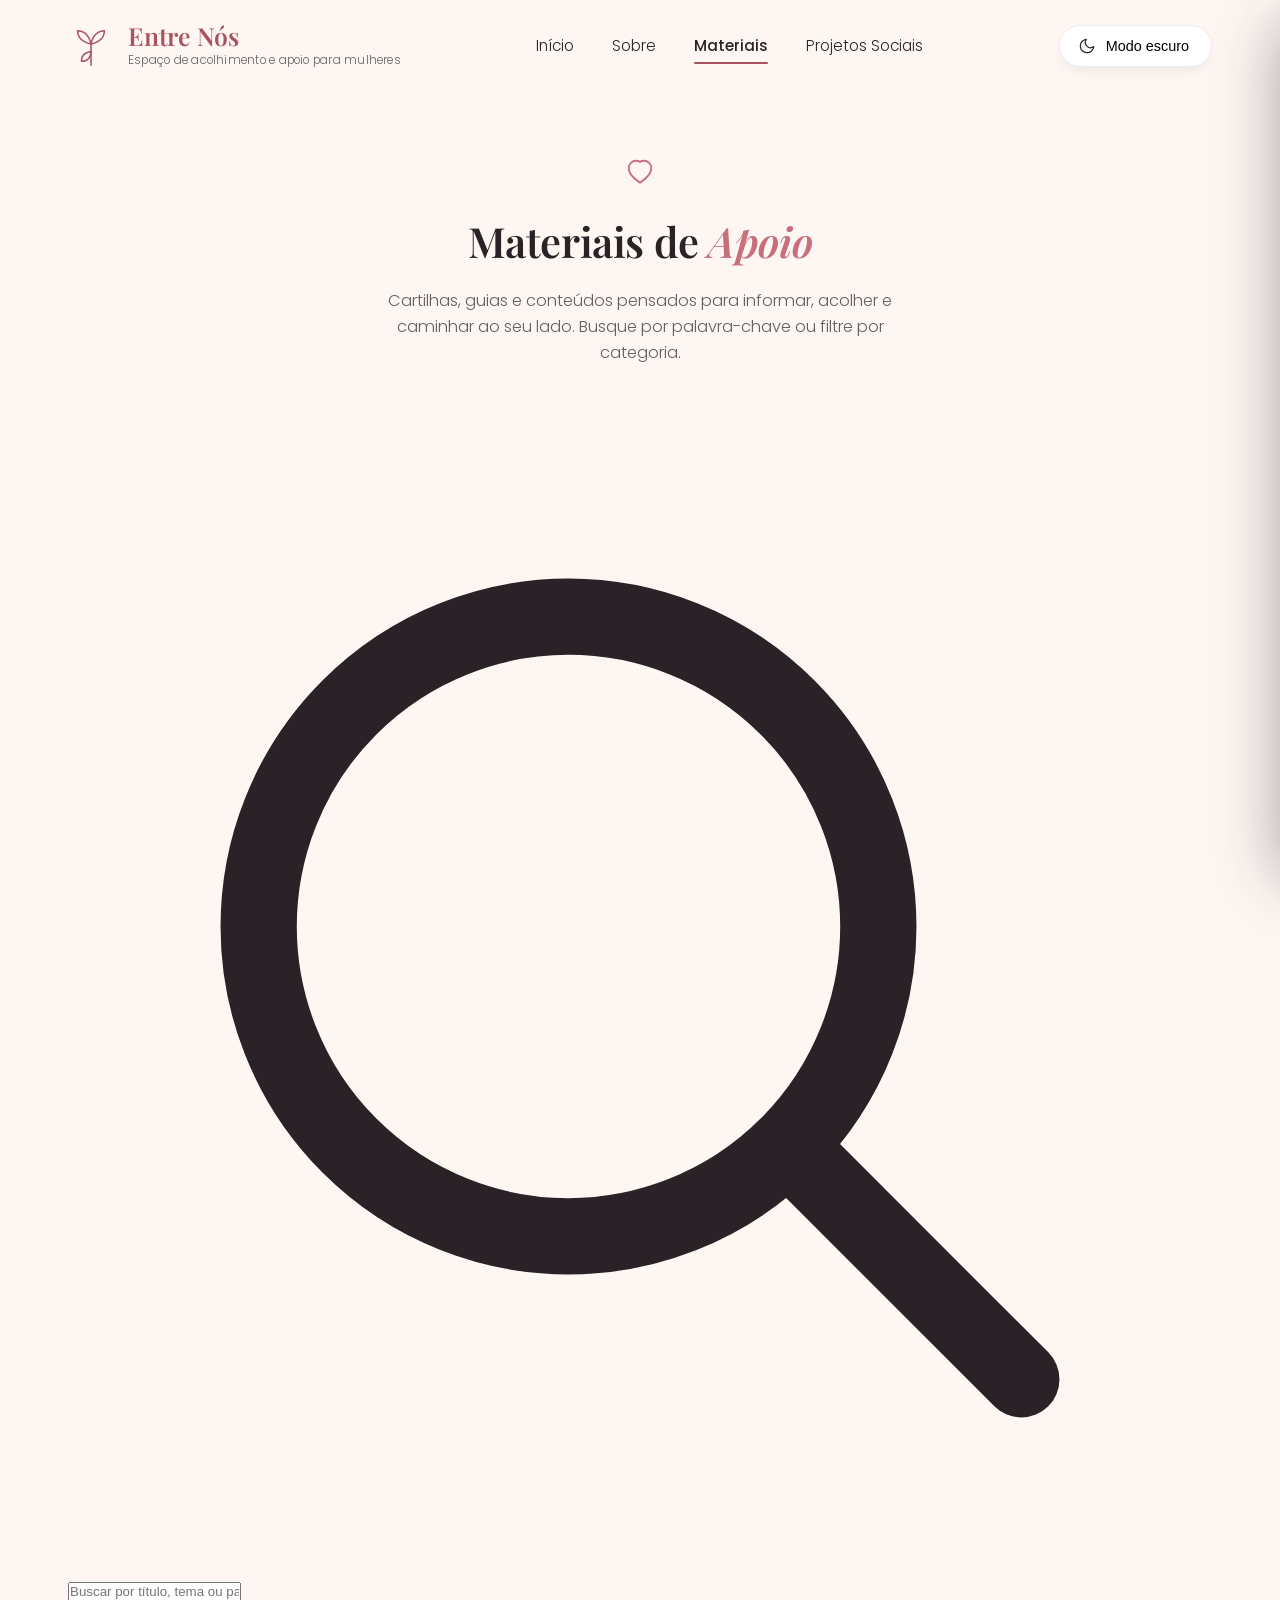
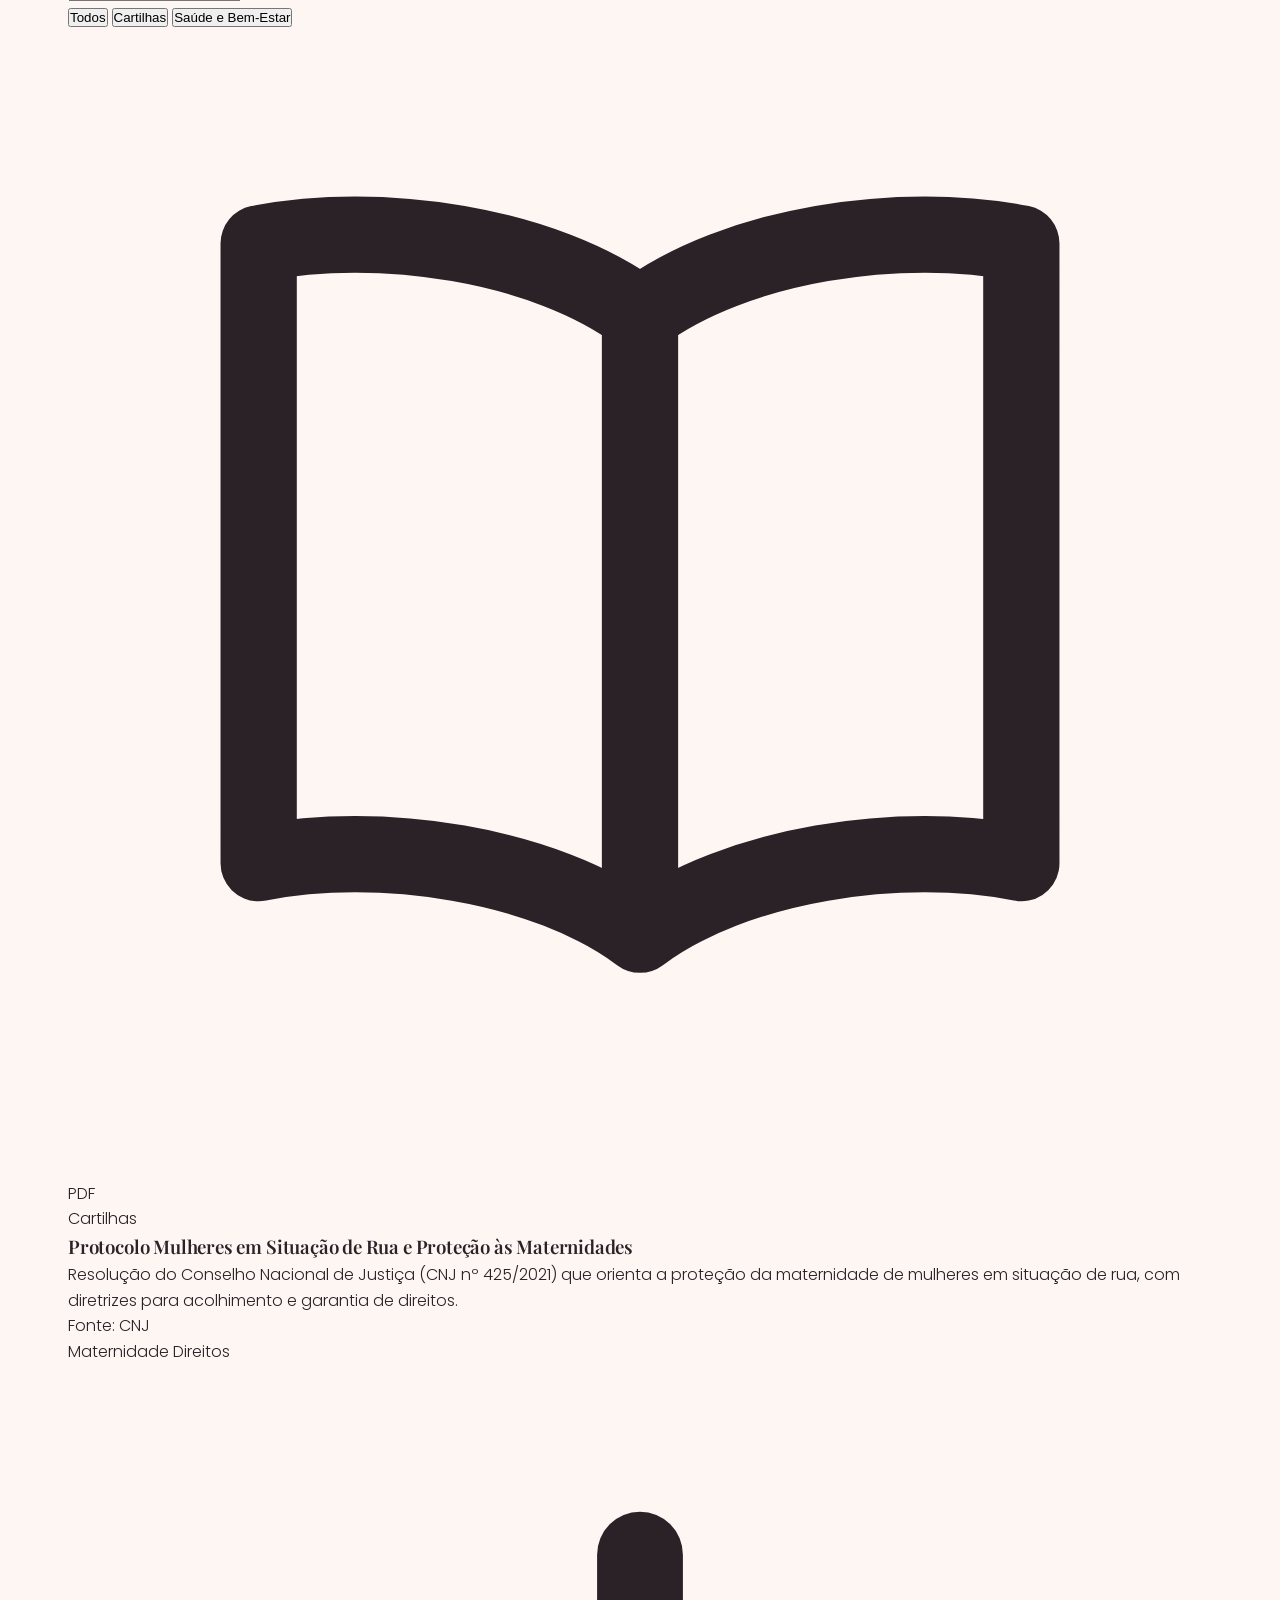
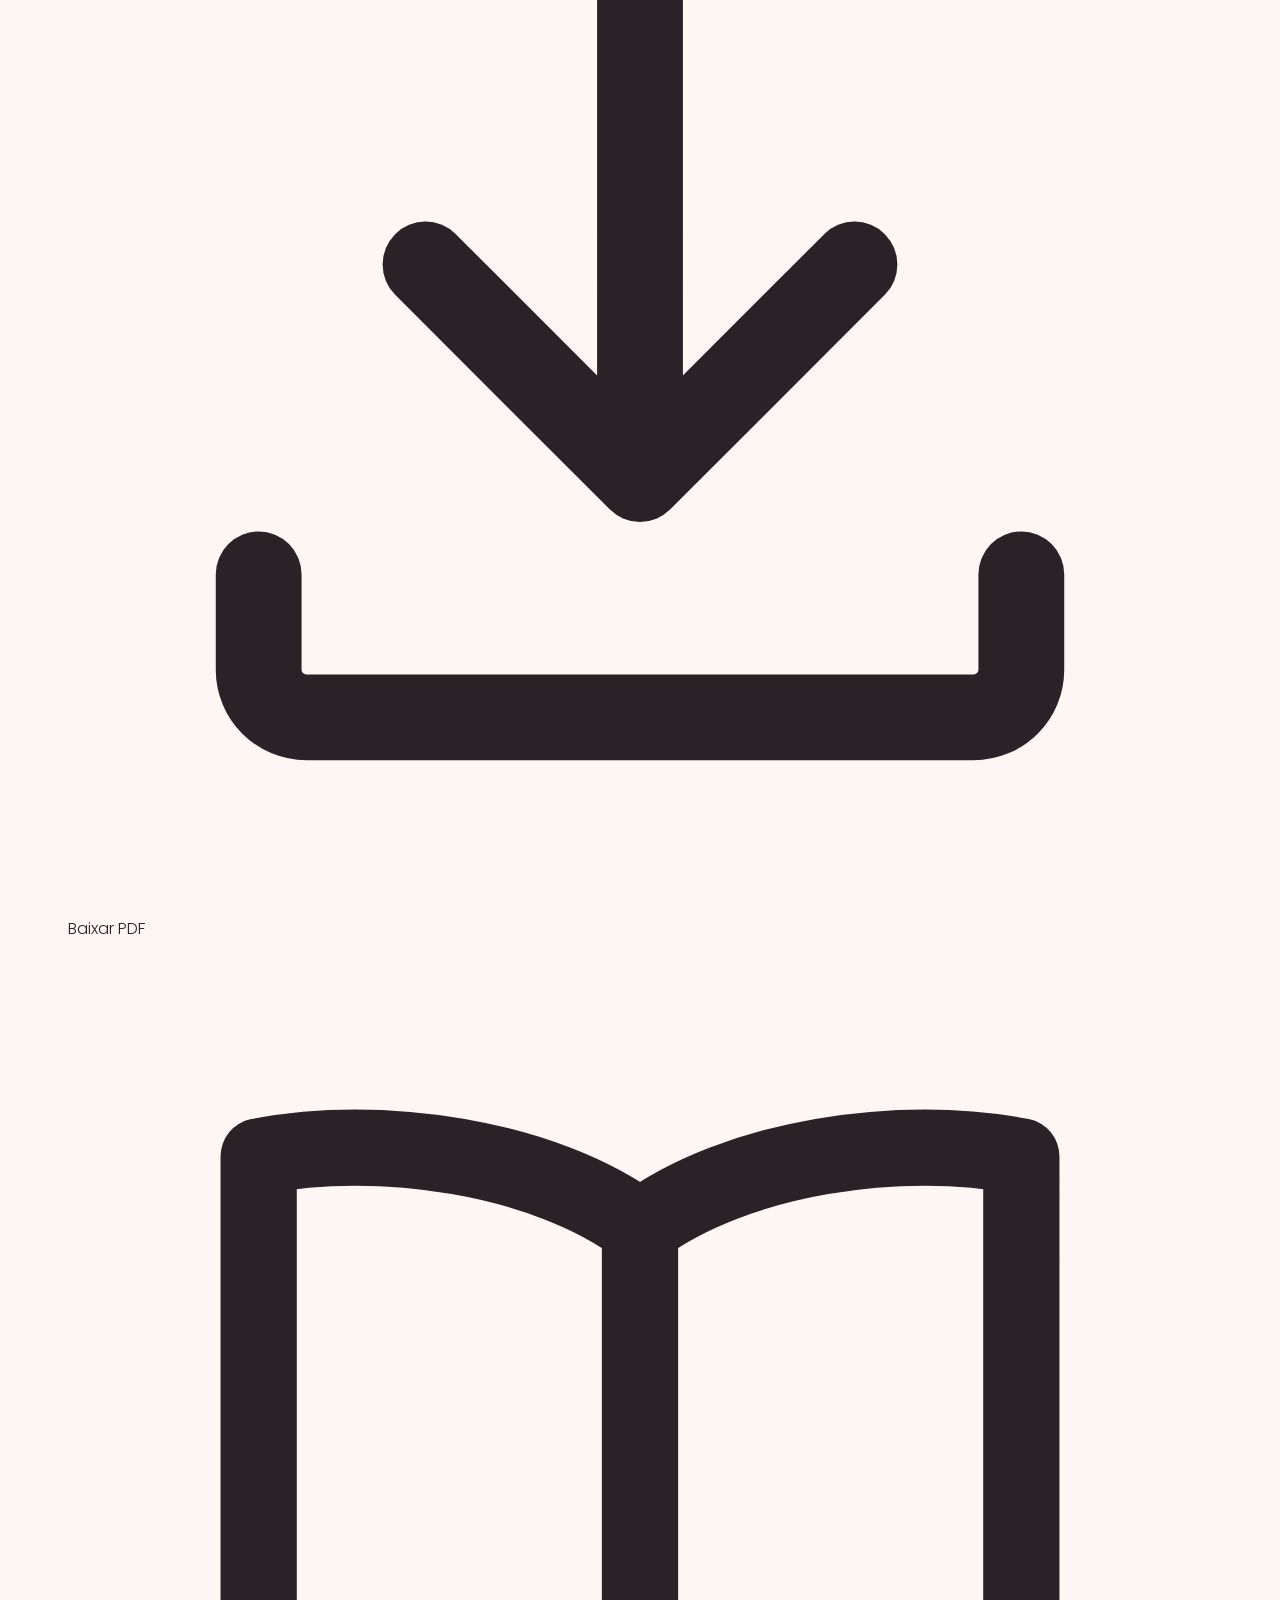
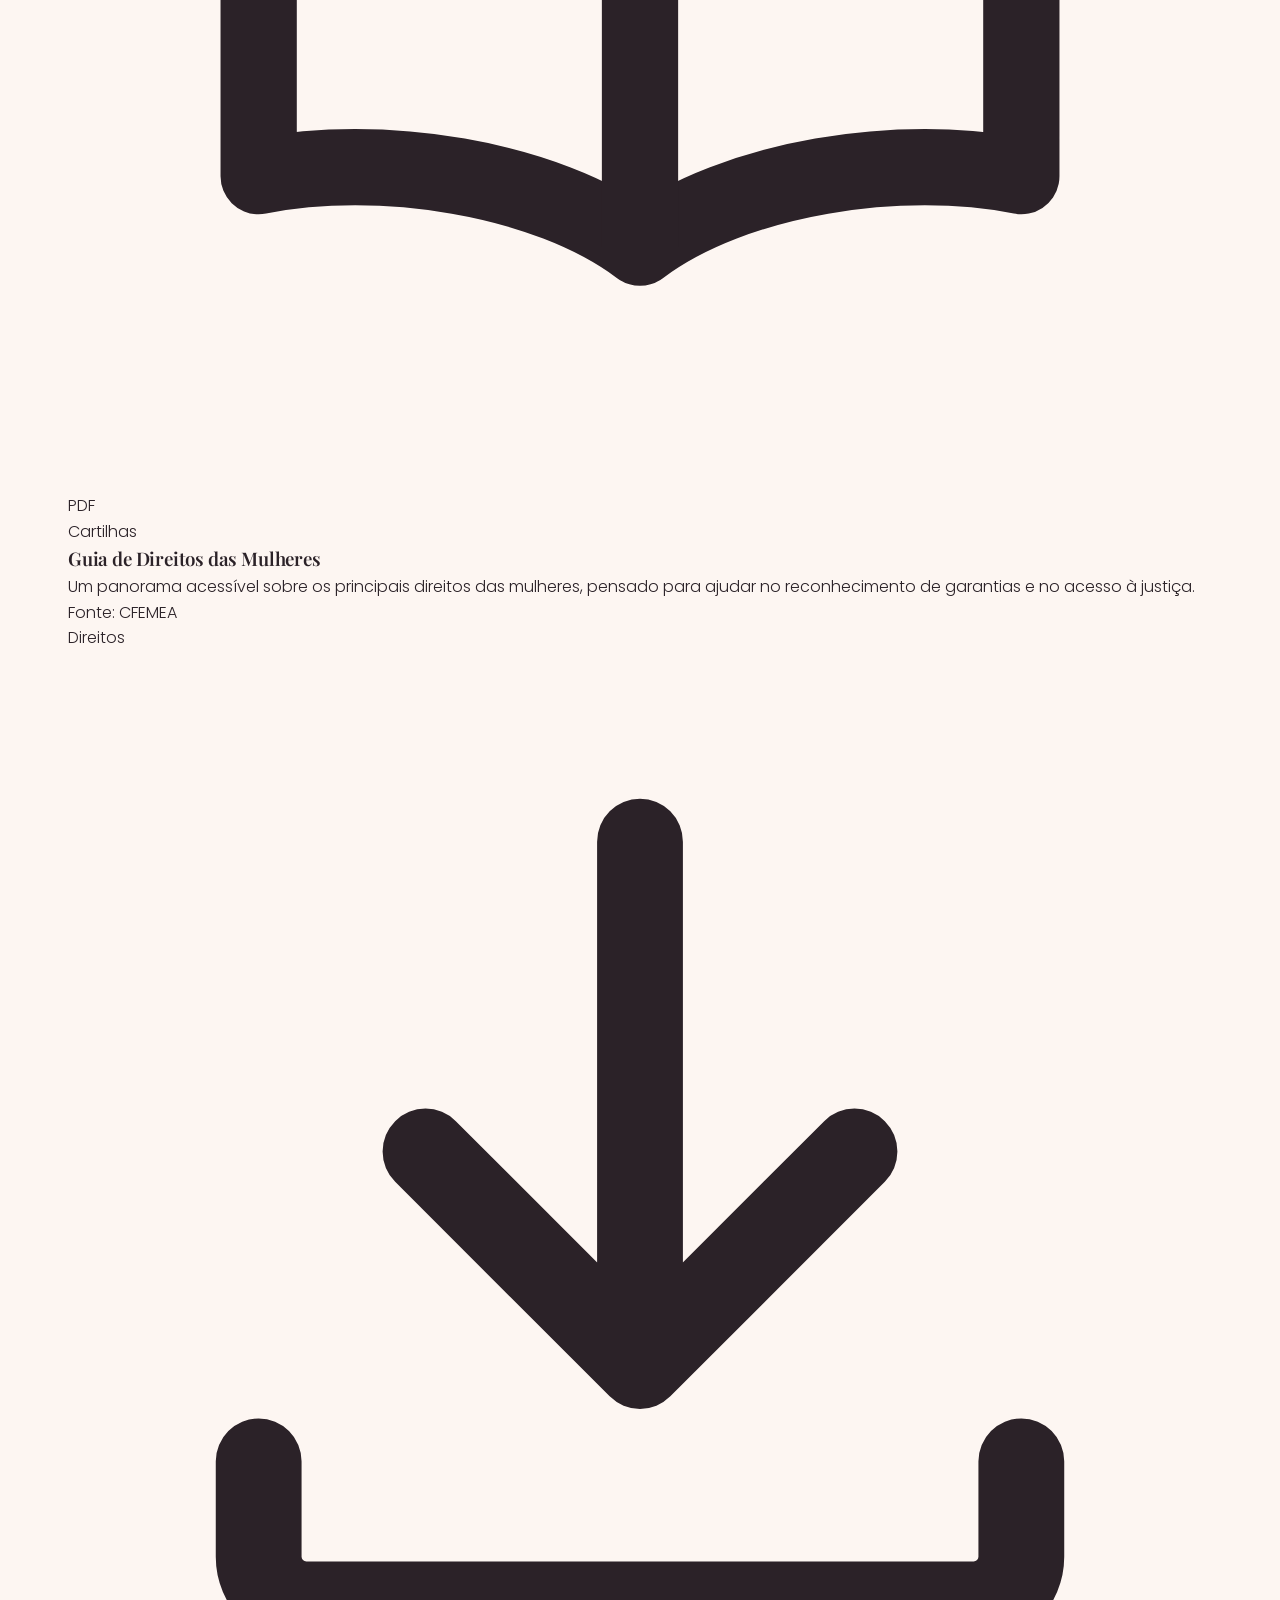
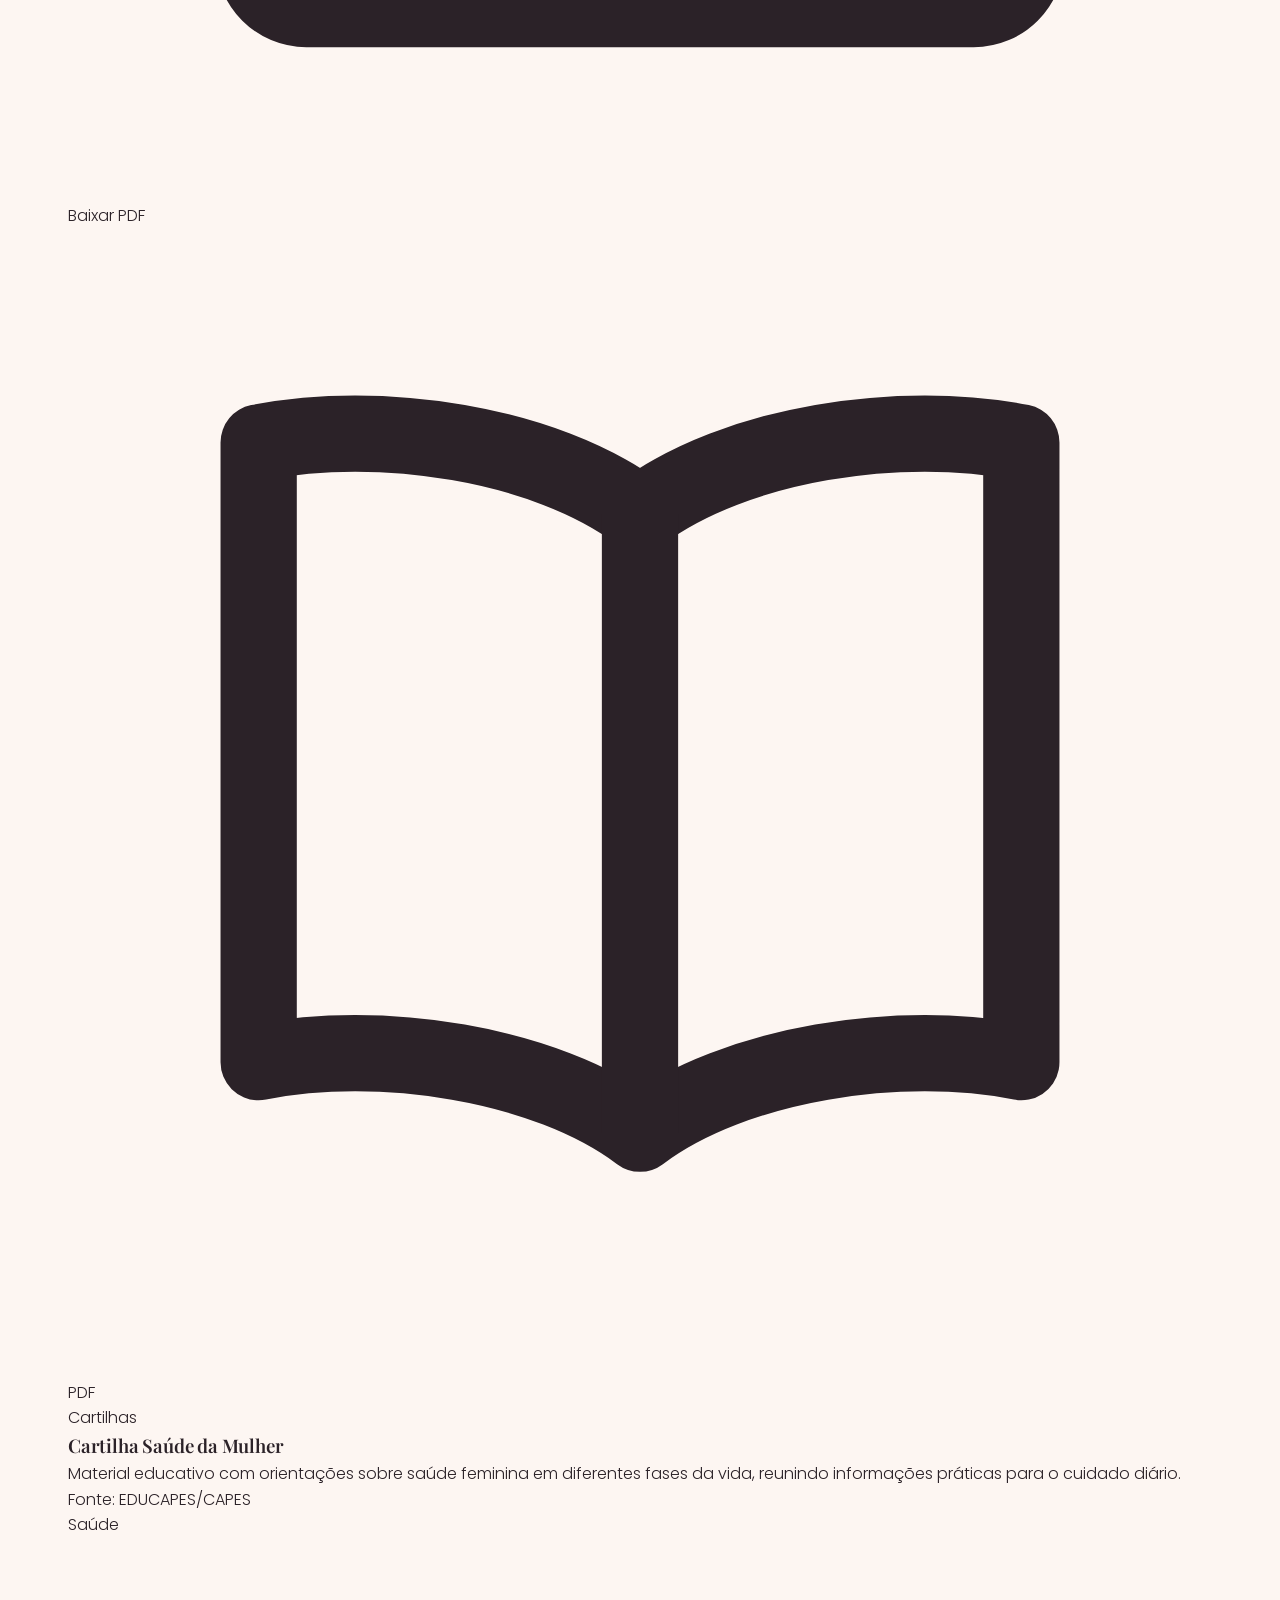
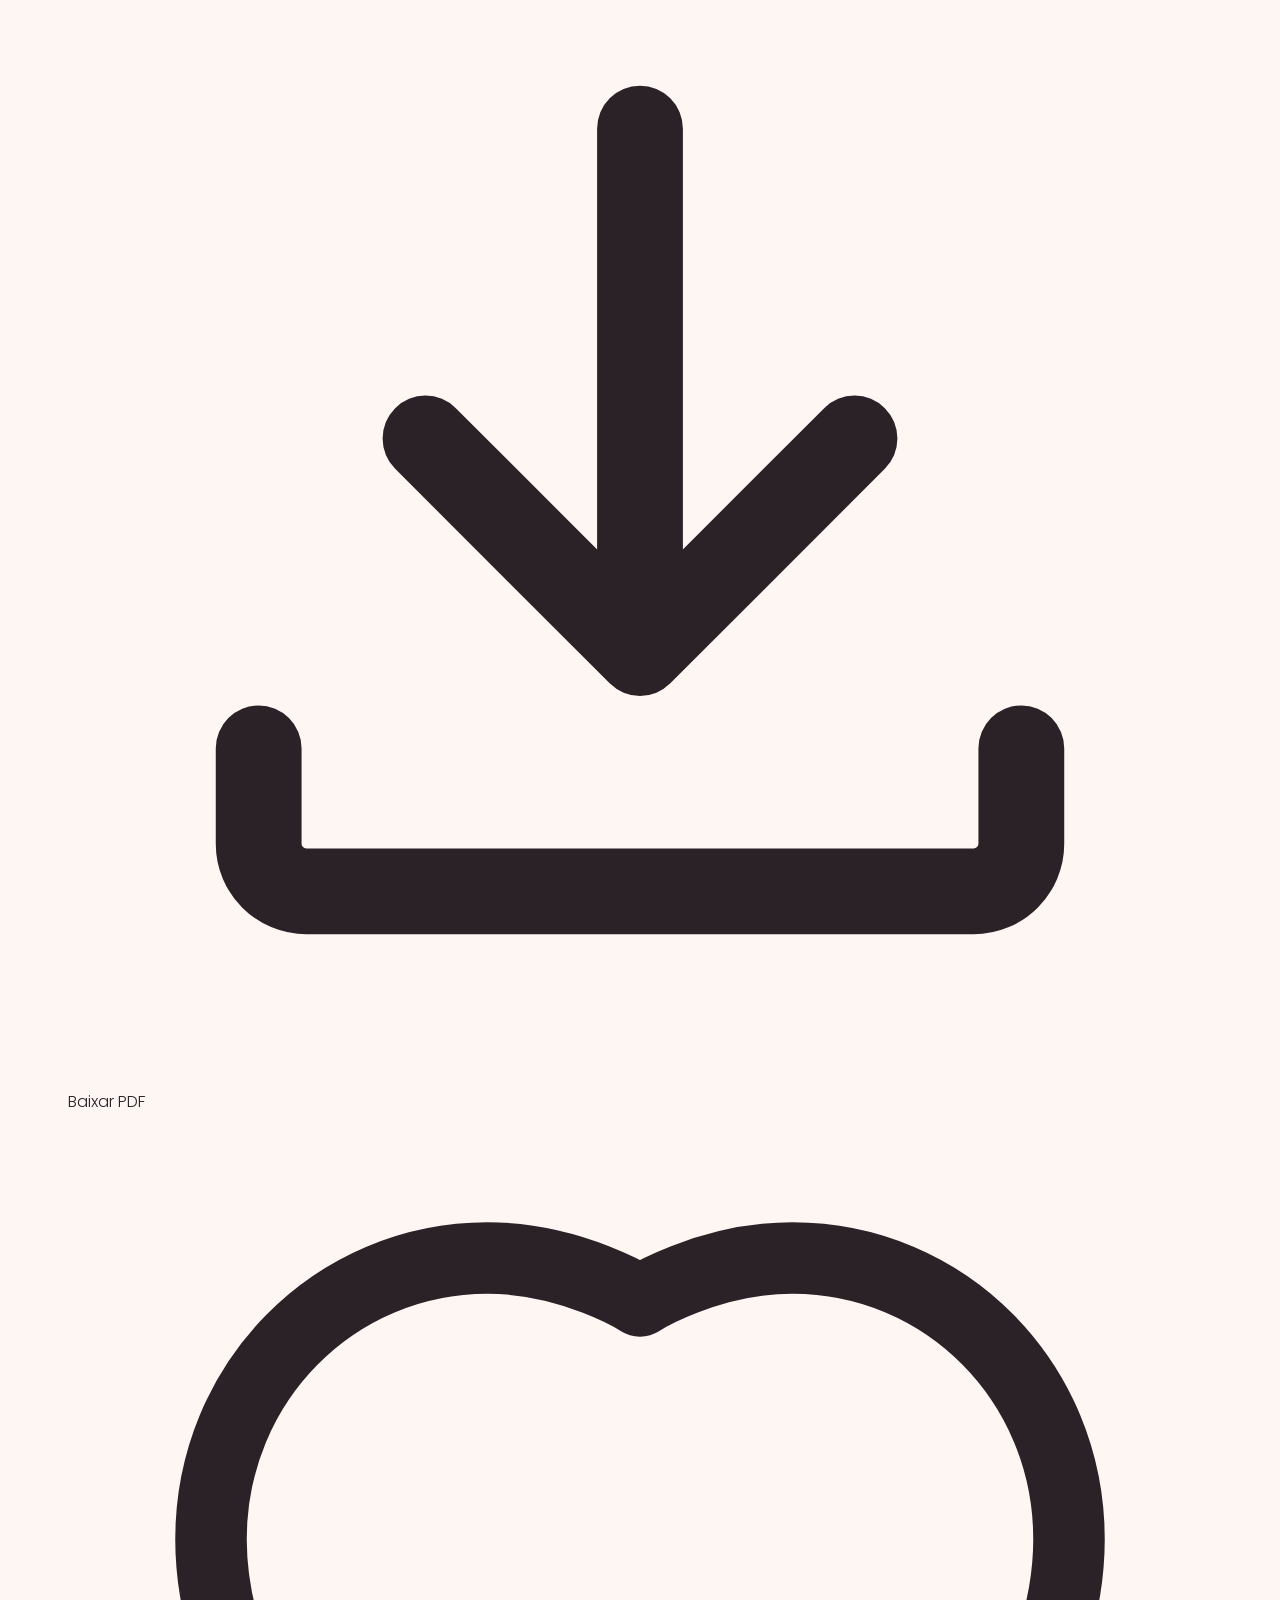
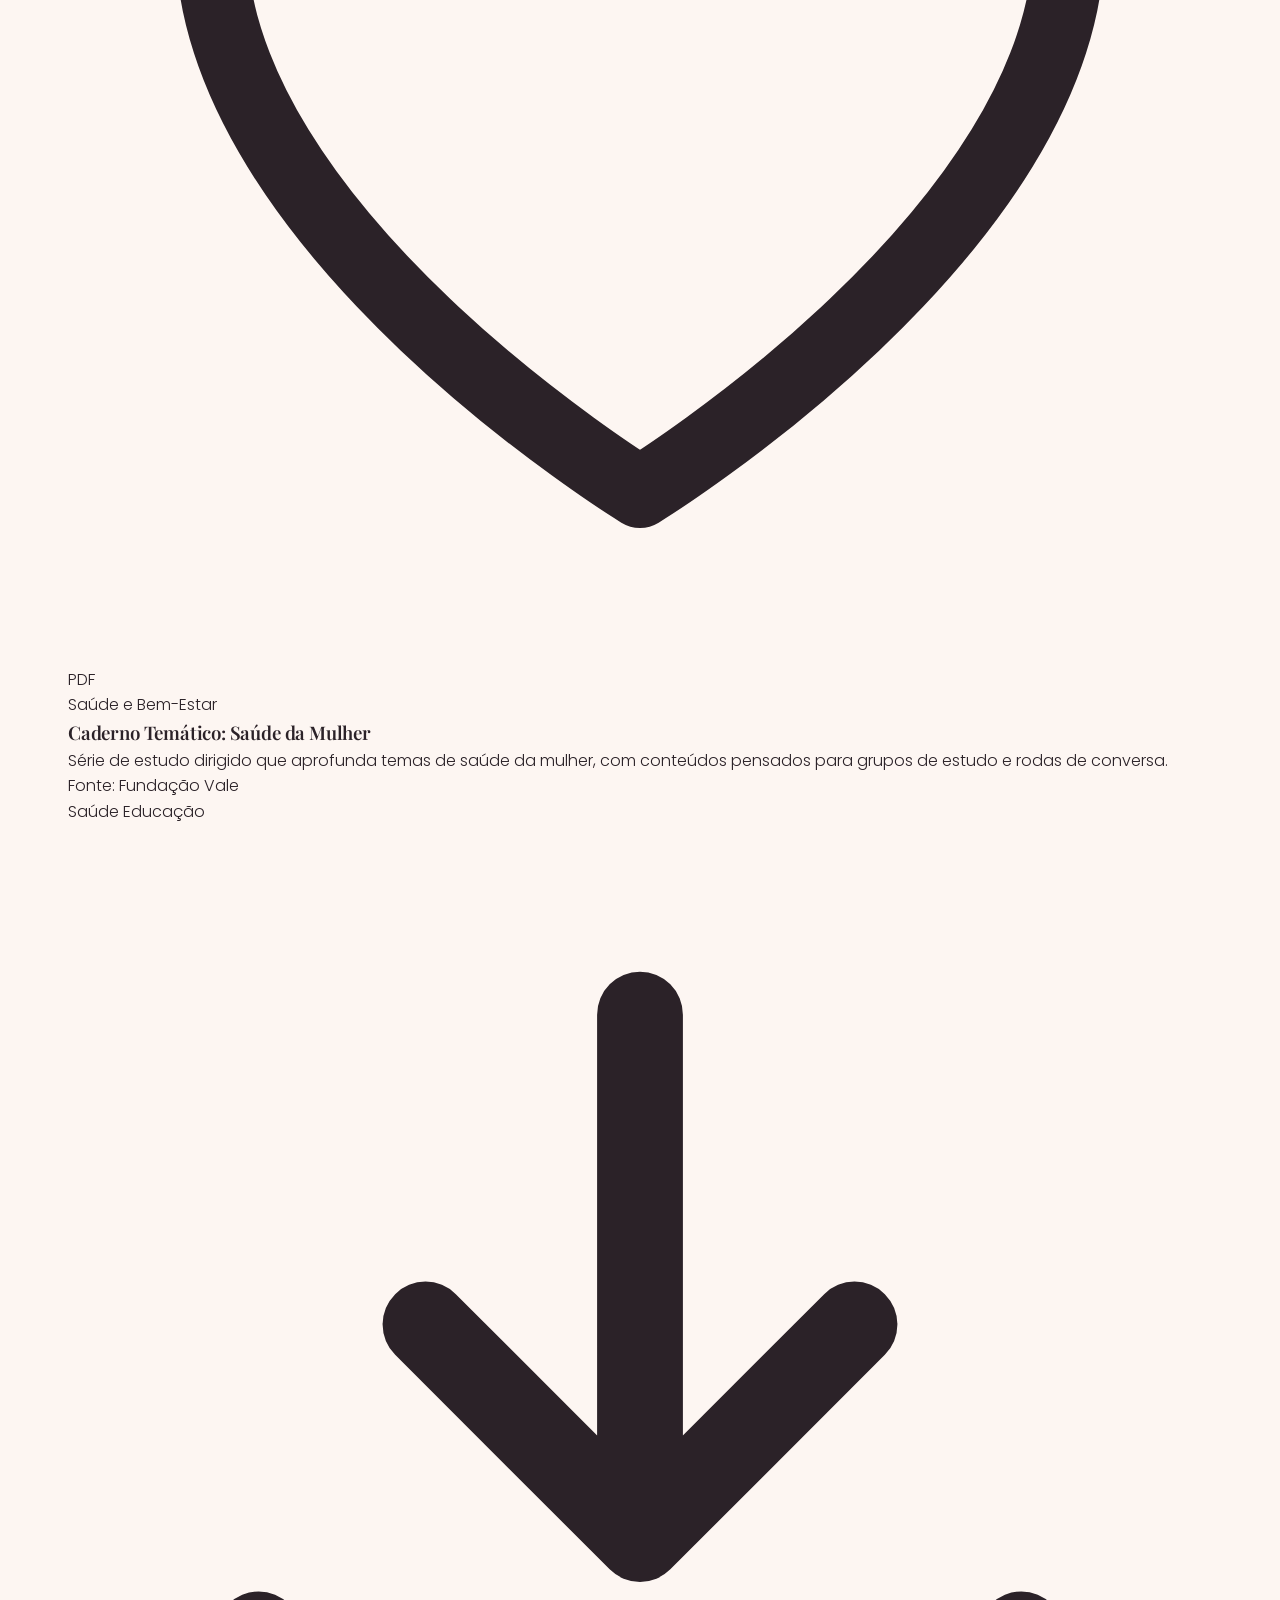
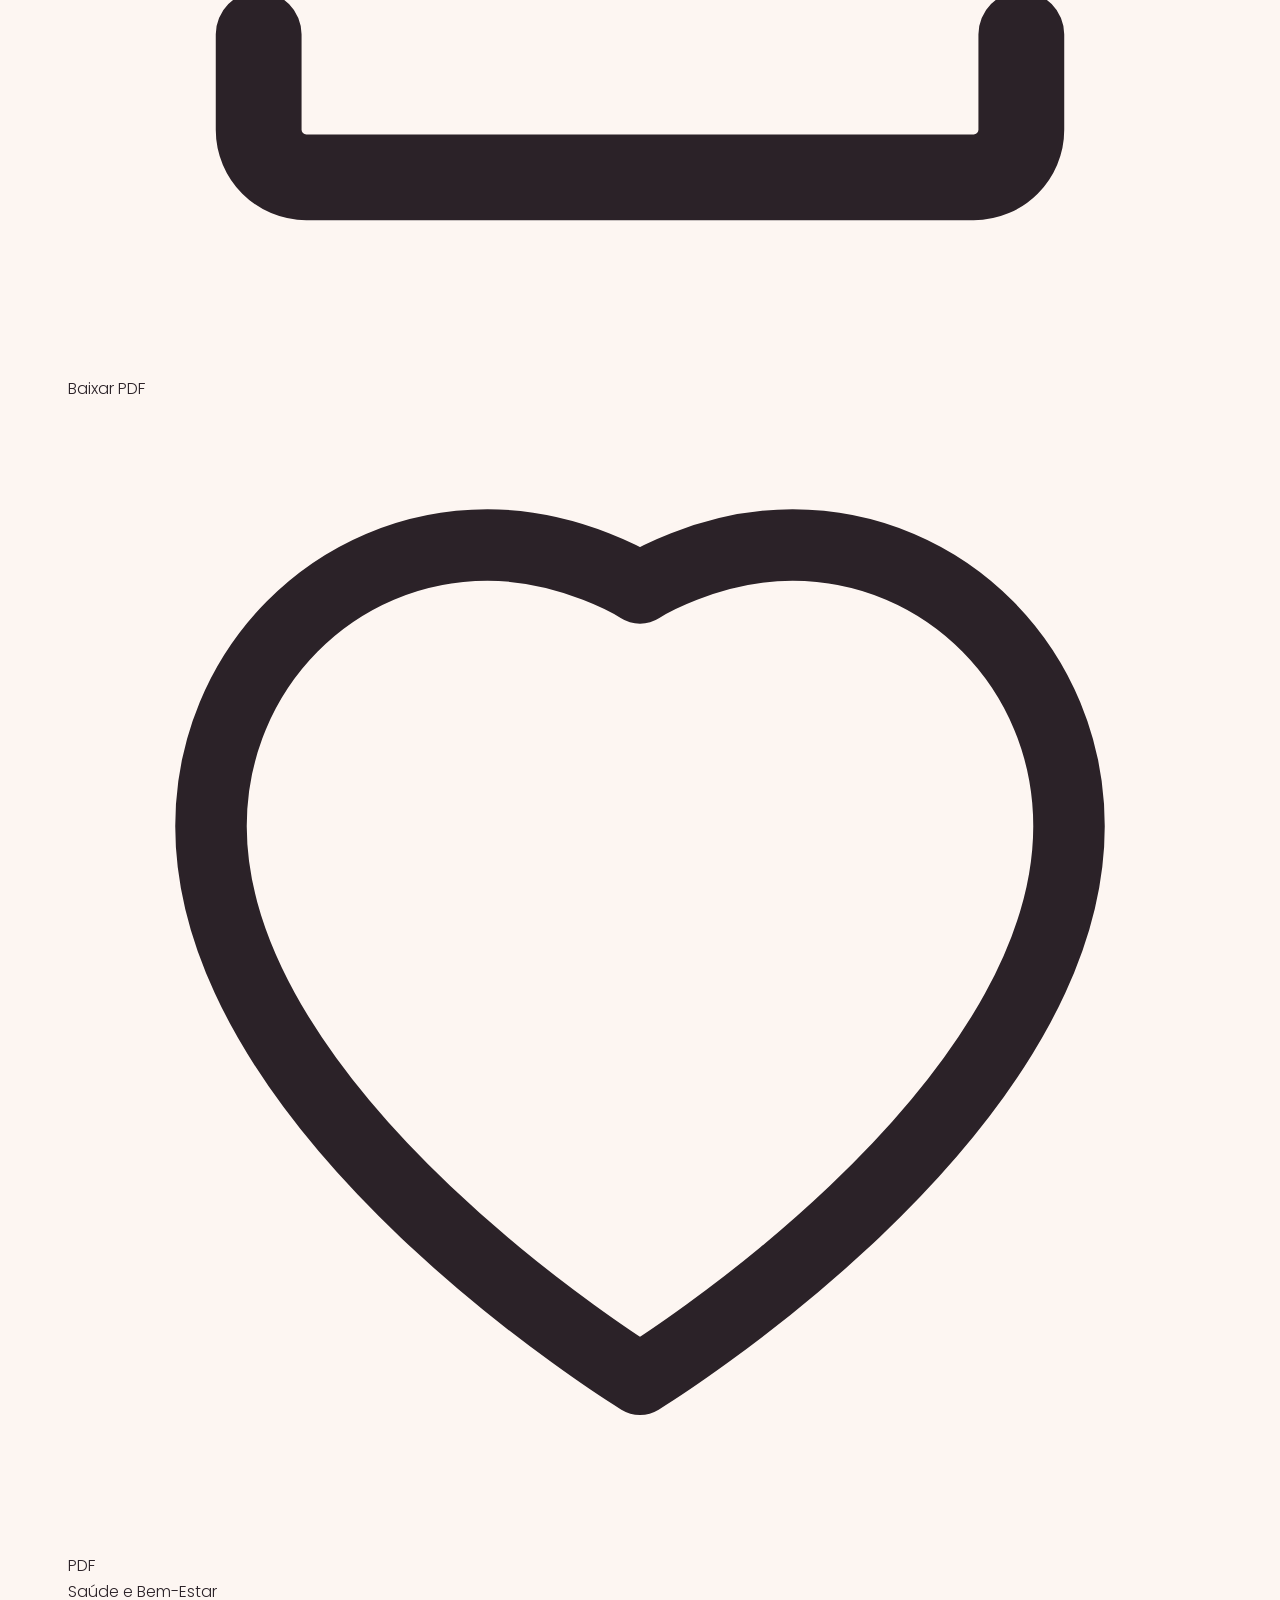
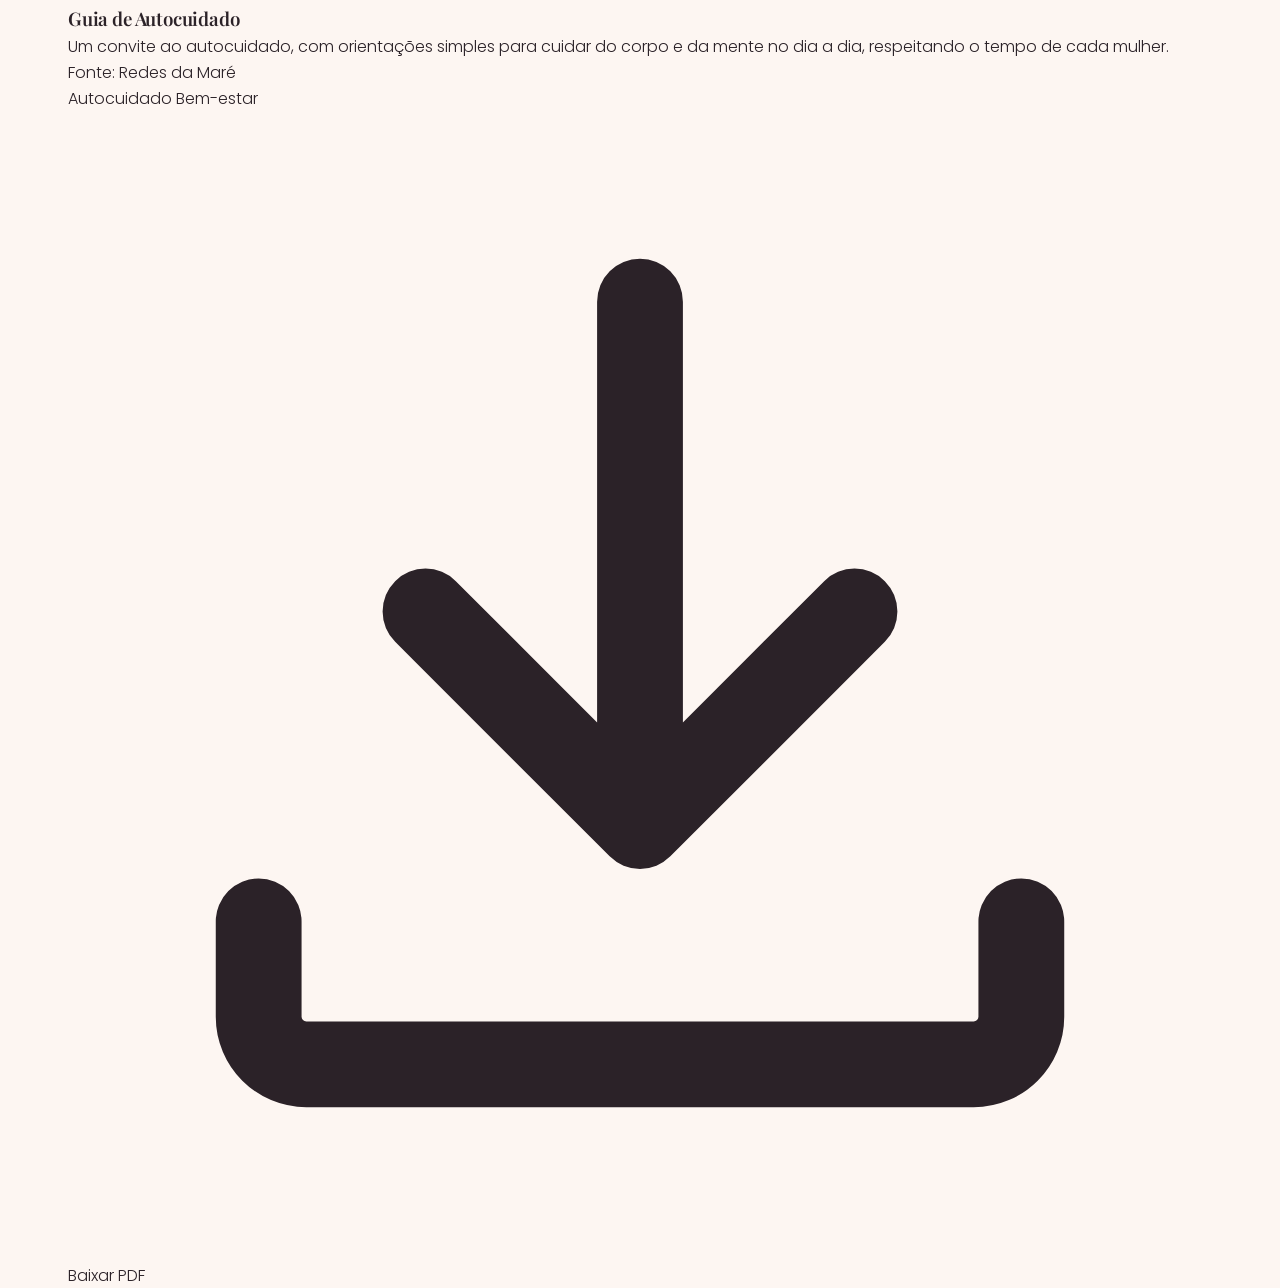
==== Paginas/materiais.html @ f492c644 "chore: adiciona pagina de materiais para dowload" ====
<!DOCTYPE html>
<html lang="pt-BR">

<head>
    <meta charset="UTF-8">
    <meta name="viewport" content="width=device-width, initial-scale=1.0">
    <meta name="description"
        content="Cartilhas, guias e materiais de apoio sobre direitos, saúde e bem-estar da mulher. Busque por tema ou filtre por categoria.">
    <title>Materiais | Entre Nós</title>
    <link rel="shortcut icon" href="../Public/FavIcon- Entre Nós.jfif" type="image/x-icon">
    <link rel="stylesheet" href="../CSS/Style.css">
    <link rel="preconnect" href="https://fonts.googleapis.com">
    <link rel="preconnect" href="https://fonts.gstatic.com" crossorigin>
    <link
        href="https://fonts.googleapis.com/css2?family=Playfair+Display:ital,wght@0,500;0,600;0,700;1,500&family=Poppins:wght@300;400;500;600&family=Caveat:wght@500;600&display=swap"
        rel="stylesheet">
</head>

<body>
    <header id="site-header">
        <div class="nav-wrap">
            <a href="index.html#inicio" class="logo">
                <svg class="logo-mark" viewBox="0 0 48 48" fill="none" xmlns="http://www.w3.org/2000/svg">
                    <path d="M24 44V22" stroke="currentColor" stroke-width="1.6" stroke-linecap="round" />
                    <path d="M24 22C24 22 10 20 10 8C22 8 24 22 24 22Z" stroke="currentColor" stroke-width="1.6"
                        stroke-linejoin="round" />
                    <path d="M24 22C24 22 38 20 38 8C26 8 24 22 24 22Z" stroke="currentColor" stroke-width="1.6"
                        stroke-linejoin="round" />
                    <path d="M24 30C24 30 14 30 14 40C24 40 24 30 24 30Z" stroke="currentColor" stroke-width="1.6"
                        stroke-linejoin="round" />
                </svg>
                <div class="logo-text">
                    <h1>Entre Nós</h1>
                    <p>Espaço de acolhimento e apoio para mulheres</p>
                </div>
            </a>

            <nav>
                <ul>
                    <li><a href="index.html#inicio">Início</a></li>
                    <li><a href="index.html#sobre">Sobre</a></li>
                    <li><a href="materiais.html" class="active">Materiais</a></li>
                    <li><a href="projetos.html">Projetos Sociais</a></li>
                </ul>
            </nav>

            <div class="header-actions">
                <button class="theme-toggle" id="theme-toggle" aria-label="Alternar modo escuro">
                    <svg id="theme-icon" viewBox="0 0 24 24" fill="none" xmlns="http://www.w3.org/2000/svg">
                        <path d="M21 12.79A9 9 0 1 1 11.21 3 7 7 0 0 0 21 12.79Z" stroke="currentColor"
                            stroke-width="1.6" stroke-linecap="round" stroke-linejoin="round" />
                    </svg>
                    <span id="theme-label">Modo escuro</span>
                </button>

                <button class="hamburger" id="hamburger-btn" aria-label="Abrir menu" aria-expanded="false"
                    aria-controls="mobile-nav">
                    <span></span>
                    <span></span>
                    <span></span>
                </button>
            </div>
        </div>
    </header>

    <!-- Menu mobile -->
    <div class="mobile-nav-overlay" id="mobile-nav-overlay"></div>
    <nav class="mobile-nav" id="mobile-nav" aria-hidden="true">
        <button class="mobile-nav-close" id="mobile-nav-close" aria-label="Fechar menu">
            <svg viewBox="0 0 24 24" fill="none" xmlns="http://www.w3.org/2000/svg">
                <path d="M6 6L18 18M18 6L6 18" stroke="currentColor" stroke-width="1.8" stroke-linecap="round" />
            </svg>
        </button>
        <ul>
            <li><a href="index.html#inicio">Início</a></li>
            <li><a href="index.html#sobre">Sobre</a></li>
            <li><a href="materiais.html" class="active">Materiais</a></li>
            <li><a href="projetos.html">Projetos Sociais</a></li>
        </ul>
        <p class="mobile-nav-footer">Você não está sozinha. Estamos juntas.</p>
    </nav>

    <section class="page-hero">
        <svg class="eyebrow-heart" viewBox="0 0 24 24" fill="none" xmlns="http://www.w3.org/2000/svg">
            <path
                d="M12 20.5C12 20.5 3 15 3 8.9C3 5.6 5.6 3 8.8 3C10.6 3 12 3.9 12 3.9C12 3.9 13.4 3 15.2 3C18.4 3 21 5.6 21 8.9C21 15 12 20.5 12 20.5Z"
                stroke="currentColor" stroke-width="1.5" stroke-linejoin="round" />
        </svg>
        <h2>Materiais de <span class="accent-line">Apoio</span></h2>
        <p>Cartilhas, guias e conteúdos pensados para informar, acolher e caminhar ao seu lado. Busque por
            palavra-chave ou filtre por categoria.</p>
    </section>

    <section class="materials-toolbar">
        <div class="container">
            <div class="toolbar-inner">
                <label class="search-field" for="materials-search">
                    <svg viewBox="0 0 24 24" fill="none" xmlns="http://www.w3.org/2000/svg">
                        <circle cx="10.5" cy="10.5" r="6.5" stroke="currentColor" stroke-width="1.6" />
                        <path d="M20 20L15.5 15.5" stroke="currentColor" stroke-width="1.6" stroke-linecap="round" />
                    </svg>
                    <input type="text" id="materials-search" autocomplete="off"
                        placeholder="Buscar por título, tema ou palavra-chave...">
                </label>

                <div class="filter-pills" id="filter-pills">
                    <button type="button" class="filter-pill active" data-filter="todos">Todos</button>
                    <button type="button" class="filter-pill" data-filter="cartilhas">Cartilhas</button>
                    <button type="button" class="filter-pill" data-filter="saude-bem-estar">Saúde e
                        Bem-Estar</button>
                </div>
            </div>
            <p class="materials-count" id="materials-count" aria-live="polite"></p>
        </div>
    </section>

    <section class="materials">
        <div class="container">
            <div class="materials-list" id="materials-list">

                <article class="material-card" data-category="cartilhas">
                    <div class="material-thumb">
                        <svg viewBox="0 0 24 24" fill="none" xmlns="http://www.w3.org/2000/svg">
                            <path
                                d="M12 6C10 4.5 6.5 4 4 4.5V17.5C6.5 17 10 17.5 12 19C14 17.5 17.5 17 20 17.5V4.5C17.5 4 14 4.5 12 6Z"
                                stroke="currentColor" stroke-width="1.6" stroke-linejoin="round" />
                            <path d="M12 6V19" stroke="currentColor" stroke-width="1.6" />
                        </svg>
                        <span class="material-thumb-tag">PDF</span>
                    </div>
                    <div class="material-body">
                        <span class="material-category">Cartilhas</span>
                        <h3>Protocolo Mulheres em Situação de Rua e Proteção às Maternidades</h3>
                        <p class="material-desc">Resolução do Conselho Nacional de Justiça (CNJ nº 425/2021) que
                            orienta a proteção da maternidade de mulheres em situação de rua, com diretrizes para
                            acolhimento e garantia de direitos.</p>
                        <div class="material-meta">
                            <span class="material-source">Fonte: <a
                                    href="https://bibliotecadigital.cnj.jus.br/jspui/handle/123456789/1107"
                                    target="_blank" rel="noopener noreferrer">CNJ</a></span>
                            <div class="material-tags">
                                <span class="tag">Maternidade</span>
                                <span class="tag">Direitos</span>
                            </div>
                        </div>
                    </div>
                    <div class="material-actions">
                        <a href="../Materiais/apresentacao-do-protocolo-mulheres-em-situacao-de-rua-e-protecao-as-maternidades-1.pdf"
                            class="download-btn" download>
                            <svg viewBox="0 0 24 24" fill="none" xmlns="http://www.w3.org/2000/svg">
                                <path d="M12 4V15M12 15L7.5 10.5M12 15L16.5 10.5" stroke="currentColor"
                                    stroke-width="1.8" stroke-linecap="round" stroke-linejoin="round" />
                                <path d="M4 17V19C4 19.5523 4.44772 20 5 20H19C19.5523 20 20 19.5523 20 19V17"
                                    stroke="currentColor" stroke-width="1.8" stroke-linecap="round"
                                    stroke-linejoin="round" />
                            </svg>
                            Baixar PDF
                        </a>
                    </div>
                </article>

                <article class="material-card" data-category="cartilhas">
                    <div class="material-thumb">
                        <svg viewBox="0 0 24 24" fill="none" xmlns="http://www.w3.org/2000/svg">
                            <path
                                d="M12 6C10 4.5 6.5 4 4 4.5V17.5C6.5 17 10 17.5 12 19C14 17.5 17.5 17 20 17.5V4.5C17.5 4 14 4.5 12 6Z"
                                stroke="currentColor" stroke-width="1.6" stroke-linejoin="round" />
                            <path d="M12 6V19" stroke="currentColor" stroke-width="1.6" />
                        </svg>
                        <span class="material-thumb-tag">PDF</span>
                    </div>
                    <div class="material-body">
                        <span class="material-category">Cartilhas</span>
                        <h3>Guia de Direitos das Mulheres</h3>
                        <p class="material-desc">Um panorama acessível sobre os principais direitos das mulheres,
                            pensado para ajudar no reconhecimento de garantias e no acesso à justiça.</p>
                        <div class="material-meta">
                            <span class="material-source">Fonte: <a
                                    href="https://www.cfemea.org.br/images/stories/publicacoes/guia_direitos_mulher.pdf"
                                    target="_blank" rel="noopener noreferrer">CFEMEA</a></span>
                            <div class="material-tags">
                                <span class="tag">Direitos</span>
                            </div>
                        </div>
                    </div>
                    <div class="material-actions">
                        <a href="../Materiais/guia_direitos_mulher.pdf" class="download-btn" download>
                            <svg viewBox="0 0 24 24" fill="none" xmlns="http://www.w3.org/2000/svg">
                                <path d="M12 4V15M12 15L7.5 10.5M12 15L16.5 10.5" stroke="currentColor"
                                    stroke-width="1.8" stroke-linecap="round" stroke-linejoin="round" />
                                <path d="M4 17V19C4 19.5523 4.44772 20 5 20H19C19.5523 20 20 19.5523 20 19V17"
                                    stroke="currentColor" stroke-width="1.8" stroke-linecap="round"
                                    stroke-linejoin="round" />
                            </svg>
                            Baixar PDF
                        </a>
                    </div>
                </article>

                <article class="material-card" data-category="cartilhas">
                    <div class="material-thumb">
                        <svg viewBox="0 0 24 24" fill="none" xmlns="http://www.w3.org/2000/svg">
                            <path
                                d="M12 6C10 4.5 6.5 4 4 4.5V17.5C6.5 17 10 17.5 12 19C14 17.5 17.5 17 20 17.5V4.5C17.5 4 14 4.5 12 6Z"
                                stroke="currentColor" stroke-width="1.6" stroke-linejoin="round" />
                            <path d="M12 6V19" stroke="currentColor" stroke-width="1.6" />
                        </svg>
                        <span class="material-thumb-tag">PDF</span>
                    </div>
                    <div class="material-body">
                        <span class="material-category">Cartilhas</span>
                        <h3>Cartilha Saúde da Mulher</h3>
                        <p class="material-desc">Material educativo com orientações sobre saúde feminina em
                            diferentes fases da vida, reunindo informações práticas para o cuidado diário.</p>
                        <div class="material-meta">
                            <span class="material-source">Fonte: <a
                                    href="https://educapes.capes.gov.br/bitstream/capes/1132345/2/Cartilha%20Educativa%20Sa%C3%BAde%20da%20Mulher.pdf"
                                    target="_blank" rel="noopener noreferrer">EDUCAPES/CAPES</a></span>
                            <div class="material-tags">
                                <span class="tag">Saúde</span>
                            </div>
                        </div>
                    </div>
                    <div class="material-actions">
                        <a href="../Materiais/Cartilha Educativa Saúde da Mulher.pdf" class="download-btn" download>
                            <svg viewBox="0 0 24 24" fill="none" xmlns="http://www.w3.org/2000/svg">
                                <path d="M12 4V15M12 15L7.5 10.5M12 15L16.5 10.5" stroke="currentColor"
                                    stroke-width="1.8" stroke-linecap="round" stroke-linejoin="round" />
                                <path d="M4 17V19C4 19.5523 4.44772 20 5 20H19C19.5523 20 20 19.5523 20 19V17"
                                    stroke="currentColor" stroke-width="1.8" stroke-linecap="round"
                                    stroke-linejoin="round" />
                            </svg>
                            Baixar PDF
                        </a>
                    </div>
                </article>

                <article class="material-card" data-category="saude-bem-estar">
                    <div class="material-thumb">
                        <svg viewBox="0 0 24 24" fill="none" xmlns="http://www.w3.org/2000/svg">
                            <path
                                d="M12 20.5C12 20.5 3 15 3 8.9C3 5.6 5.6 3 8.8 3C10.6 3 12 3.9 12 3.9C12 3.9 13.4 3 15.2 3C18.4 3 21 5.6 21 8.9C21 15 12 20.5 12 20.5Z"
                                stroke="currentColor" stroke-width="1.5" stroke-linejoin="round" />
                        </svg>
                        <span class="material-thumb-tag">PDF</span>
                    </div>
                    <div class="material-body">
                        <span class="material-category">Saúde e Bem-Estar</span>
                        <h3>Caderno Temático: Saúde da Mulher</h3>
                        <p class="material-desc">Série de estudo dirigido que aprofunda temas de saúde da mulher,
                            com conteúdos pensados para grupos de estudo e rodas de conversa.</p>
                        <div class="material-meta">
                            <span class="material-source">Fonte: <a
                                    href="https://www.fundacaovale.org/wp-content/uploads/2021/10/Caderno-1-Saude-da-Mulher.pdf"
                                    target="_blank" rel="noopener noreferrer">Fundação Vale</a></span>
                            <div class="material-tags">
                                <span class="tag">Saúde</span>
                                <span class="tag">Educação</span>
                            </div>
                        </div>
                    </div>
                    <div class="material-actions">
                        <a href="../Materiais/Caderno-1-Saude-da-Mulher.pdf" class="download-btn" download>
                            <svg viewBox="0 0 24 24" fill="none" xmlns="http://www.w3.org/2000/svg">
                                <path d="M12 4V15M12 15L7.5 10.5M12 15L16.5 10.5" stroke="currentColor"
                                    stroke-width="1.8" stroke-linecap="round" stroke-linejoin="round" />
                                <path d="M4 17V19C4 19.5523 4.44772 20 5 20H19C19.5523 20 20 19.5523 20 19V17"
                                    stroke="currentColor" stroke-width="1.8" stroke-linecap="round"
                                    stroke-linejoin="round" />
                            </svg>
                            Baixar PDF
                        </a>
                    </div>
                </article>

                <article class="material-card" data-category="saude-bem-estar">
                    <div class="material-thumb">
                        <svg viewBox="0 0 24 24" fill="none" xmlns="http://www.w3.org/2000/svg">
                            <path
                                d="M12 20.5C12 20.5 3 15 3 8.9C3 5.6 5.6 3 8.8 3C10.6 3 12 3.9 12 3.9C12 3.9 13.4 3 15.2 3C18.4 3 21 5.6 21 8.9C21 15 12 20.5 12 20.5Z"
                                stroke="currentColor" stroke-width="1.5" stroke-linejoin="round" />
                        </svg>
                        <span class="material-thumb-tag">PDF</span>
                    </div>
                    <div class="material-body">
                        <span class="material-category">Saúde e Bem-Estar</span>
                        <h3>Guia de Autocuidado</h3>
                        <p class="material-desc">Um convite ao autocuidado, com orientações simples para cuidar do
                            corpo e da mente no dia a dia, respeitando o tempo de cada mulher.</p>
                        <div class="material-meta">
                            <span class="material-source">Fonte: <a
                                    href=" https://www.redesdamare.org.br/media/downloads/arquivos/Guia-Mulheres_web.pdf"
                                    target="_blank" rel="noopener noreferrer">Redes da Maré</a></span>
                            <div class="material-tags">
                                <span class="tag">Autocuidado</span>
                                <span class="tag">Bem-estar</span>
                            </div>
                        </div>
                    </div>
                    <div class="material-actions">
                        <a href="../Materiais/Guia-Mulheres_web.pdf" class="download-btn" download>
                            <svg viewBox="0 0 24 24" fill="none" xmlns="http://www.w3.org/2000/svg">
                                <path d="M12 4V15M12 15L7.5 10.5M12 15L16.5 10.5" stroke="currentColor"
                                    stroke-width="1.8" stroke-linecap="round" stroke-linejoin="round" />
                                <path d="M4 17V19C4 19.5523 4.44772 20 5 20H19C19.5523 20 20 19.5523 20 19V17"
                                    stroke="currentColor" stroke-width="1.8" stroke-linecap="round"
                                    stroke-linejoin="round" />
                            </svg>
                            Baixar PDF
                        </a>
                    </div>
                </article>

            </div>

            <div class="materials-empty" id="materials-empty" hidden>
                <svg viewBox="0 0 24 24" fill="none" xmlns="http://www.w3.org/2000/svg">
                    <path
                        d="M12 20.5C12 20.5 3 15 3 8.9C3 5.6 5.6 3 8.8 3C10.6 3 12 3.9 12 3.9C12 3.9 13.4 3 15.2 3C18.4 3 21 5.6 21 8.9C21 15 12 20.5 12 20.5Z"
                        stroke="currentColor" stroke-width="1.5" stroke-linejoin="round" />
                </svg>
                <p>Não encontramos nenhum material com esses termos.</p>
                <button type="button" class="reset-filters" id="reset-filters">Ver todos os materiais</button>
            </div>
        </div>
    </section>

    <script src="../Scprit/script-materiais.js"></script>
</body>

</html>
---- CSS/Style.css ----
:root {
    --bg: #fdf6f2;
    --bg-soft: #fbeee9;
    --surface: #ffffff;
    --text: #2b2228;
    --text-muted: #6b5c60;
    --accent: #c96f7c;
    --accent-dark: #a8545f;
    --accent-soft: #f6dfe0;
    --accent-pale: #fdeceb;
    --line: rgba(43, 34, 40, 0.08);
    --shadow: 0 20px 40px -20px rgba(168, 84, 95, 0.35);
    --wave-fill: #fdf6f2;
    --toggle-bg: #ffffff;
    --deco: rgba(201, 111, 124, 0.18);
}

[data-theme="dark"] {
    --bg: #211a1e;
    --bg-soft: #2a2024;
    --surface: #2c2226;
    --text: #f4e9ea;
    --text-muted: #c6b3b8;
    --accent: #e08a93;
    --accent-dark: #f2a5ac;
    --accent-soft: #3d2b2f;
    --accent-pale: #352529;
    --line: rgba(244, 233, 234, 0.09);
    --shadow: 0 20px 45px -20px rgba(0, 0, 0, 0.6);
    --wave-fill: #211a1e;
    --toggle-bg: #2c2226;
    --deco: rgba(224, 138, 147, 0.14);
}

* {
    box-sizing: border-box;
    margin: 0;
    padding: 0;
}

html {
    scroll-behavior: smooth;
}

body {
    background: var(--bg);
    color: var(--text);
    font-family: 'Poppins', sans-serif;
    font-weight: 300;
    line-height: 1.6;
    overflow-x: hidden;
    transition: background .4s ease, color .4s ease;
}

body.nav-locked {
    overflow: hidden;
}

a {
    text-decoration: none;
    color: inherit;
}

ul {
    list-style: none;
}

img {
    max-width: 100%;
    display: block;
}

.container {
    max-width: 1240px;
    margin: 0 auto;
    padding: 0 48px;
}

h1,
h2,
h3 {
    font-family: 'Playfair Display', serif;
    font-weight: 600;
    letter-spacing: -0.01em;
}

/* ---------- Header ---------- */
header {
    position: sticky;
    top: 0;
    z-index: 100;
    background: var(--bg);
    border-bottom: 1px solid transparent;
    transition: border-color .4s ease, background .4s ease;
}

header.scrolled {
    border-color: var(--line);
}

.nav-wrap {
    display: flex;
    align-items: center;
    justify-content: space-between;
    padding: 22px 48px;
    max-width: 1240px;
    margin: 0 auto;
    gap: 24px;
}

.logo {
    display: flex;
    align-items: center;
    gap: 14px;
}

.logo-mark {
    width: 46px;
    height: 46px;
    flex-shrink: 0;
    color: var(--accent-dark);
}

.logo-text h1 {
    font-size: 1.55rem;
    color: var(--accent-dark);
    line-height: 1.1;
}

.logo-text p {
    font-size: 0.72rem;
    color: var(--text-muted);
    letter-spacing: .02em;
    margin-top: 2px;
}

nav ul {
    display: flex;
    gap: 38px;
}

nav a {
    position: relative;
    font-size: 0.95rem;
    color: var(--text);
    padding-bottom: 8px;
    transition: color .25s ease;
}

nav a:hover {
    color: var(--accent-dark);
}

nav a.active {
    color: var(--text);
    font-weight: 500;
}

nav a.active::after {
    content: '';
    position: absolute;
    left: 0;
    right: 0;
    bottom: 0;
    height: 2px;
    background: var(--accent-dark);
    border-radius: 2px;
}

.header-actions {
    display: flex;
    align-items: center;
    gap: 14px;
    flex-shrink: 0;
}

.theme-toggle {
    display: flex;
    align-items: center;
    gap: 10px;
    background: var(--toggle-bg);
    border: 1px solid var(--line);
    padding: 11px 22px 11px 18px;
    border-radius: 999px;
    font-size: 0.9rem;
    cursor: pointer;
    box-shadow: 0 6px 16px -8px rgba(43, 34, 40, 0.15);
    transition: background .3s ease, transform .2s ease;
    flex-shrink: 0;
}

.theme-toggle:hover {
    transform: translateY(-1px);
}

.theme-toggle svg {
    width: 18px;
    height: 18px;
    color: var(--text);
}

/* ---------- Hamburger ---------- */
.hamburger {
    display: none;
    flex-direction: column;
    justify-content: center;
    align-items: center;
    gap: 6px;
    width: 44px;
    height: 44px;
    background: var(--toggle-bg);
    border: 1px solid var(--line);
    border-radius: 50%;
    cursor: pointer;
    flex-shrink: 0;
    padding: 0;
    box-shadow: 0 6px 16px -8px rgba(43, 34, 40, 0.15);
}

.hamburger span {
    display: block;
    width: 18px;
    height: 2px;
    border-radius: 2px;
    background: var(--text);
    transition: transform .3s ease, opacity .3s ease;
}

.hamburger.active span:nth-child(1) {
    transform: translateY(8px) rotate(45deg);
}

.hamburger.active span:nth-child(2) {
    opacity: 0;
}

.hamburger.active span:nth-child(3) {
    transform: translateY(-8px) rotate(-45deg);
}

/* ---------- Mobile nav drawer ---------- */
.mobile-nav-overlay {
    position: fixed;
    inset: 0;
    background: rgba(43, 34, 40, 0.45);
    opacity: 0;
    pointer-events: none;
    transition: opacity .35s ease;
    z-index: 150;
}

.mobile-nav-overlay.active {
    opacity: 1;
    pointer-events: auto;
}

.mobile-nav {
    position: fixed;
    top: 0;
    right: 0;
    height: 100%;
    width: min(80vw, 340px);
    background: var(--surface);
    z-index: 200;
    transform: translateX(100%);
    transition: transform .4s cubic-bezier(.4, 0, .2, 1);
    padding: 96px 32px 40px;
    box-shadow: -24px 0 60px -24px rgba(43, 34, 40, 0.4);
    display: flex;
    flex-direction: column;
}

.mobile-nav.active {
    transform: translateX(0);
}

.mobile-nav-close {
    position: absolute;
    top: 22px;
    right: 22px;
    width: 42px;
    height: 42px;
    border: 1px solid var(--line);
    background: var(--bg-soft);
    border-radius: 50%;
    display: flex;
    align-items: center;
    justify-content: center;
    cursor: pointer;
}

.mobile-nav-close svg {
    width: 18px;
    height: 18px;
    color: var(--text);
}

.mobile-nav ul {
    display: flex;
    flex-direction: column;
    gap: 2px;
}

.mobile-nav a {
    display: block;
    padding: 16px 4px;
    font-size: 1.2rem;
    font-family: 'Playfair Display', serif;
    color: var(--text);
    border-bottom: 1px solid var(--line);
    transition: color .2s ease;
}

.mobile-nav a:hover,
.mobile-nav a.active {
    color: var(--accent-dark);
}

.mobile-nav-footer {
    margin-top: auto;
    font-size: 0.8rem;
    color: var(--text-muted);
    padding-top: 24px;
}

/* ---------- Hero ---------- */
.hero {
    position: relative;
    padding-top: 64px;
    overflow: hidden;
}

.hero-deco {
    position: absolute;
    pointer-events: none;
    color: var(--deco);
    z-index: 0;
}

.hero-deco.left {
    top: 40px;
    left: -60px;
    width: 260px;
    transform: rotate(-8deg);
}

.hero-grid {
    position: relative;
    z-index: 1;
    display: grid;
    grid-template-columns: 1fr 1.05fr;
    gap: 56px;
    align-items: center;
    padding-bottom: 90px;
}

.eyebrow-heart {
    width: 30px;
    height: 30px;
    color: var(--accent);
    margin-bottom: 22px;
}

.hero-copy h2 {
    font-size: 3.2rem;
    line-height: 1.14;
}

.hero-copy h2 .accent-line {
    display: block;
    color: var(--accent);
    font-style: italic;
}

.hero-copy p {
    margin-top: 26px;
    max-width: 460px;
    color: var(--text-muted);
    font-size: 1.05rem;
}

.cta-btn {
    margin-top: 38px;
    display: inline-flex;
    align-items: center;
    gap: 10px;
    background: linear-gradient(135deg, var(--accent), var(--accent-dark));
    color: #fff;
    padding: 17px 32px;
    border-radius: 999px;
    font-size: 0.98rem;
    box-shadow: var(--shadow);
    transition: transform .25s ease, box-shadow .25s ease;
    border: none;
    cursor: pointer;
}

.cta-btn:hover {
    transform: translateY(-3px);
    box-shadow: 0 26px 40px -18px rgba(168, 84, 95, 0.5);
}

.cta-btn svg {
    width: 18px;
    height: 18px;
}

.hero-art-block {
    display: flex;
    flex-direction: column;
    gap: 12px;
}

.hero-art {
    position: relative;
    border-radius: 28px;
    overflow: hidden;
    aspect-ratio: 4/3;
    box-shadow: 0 30px 60px -25px rgba(43, 34, 40, 0.35);
}

.hero-art img {
    width: 100%;
    height: 100%;
    object-fit: cover;
    display: block;
}

.photo-credit {
    font-size: 0.78rem;
    color: var(--text-muted);
    text-align: right;
}

.photo-credit a {
    color: var(--accent-dark);
    font-weight: 500;
    border-bottom: 1px solid currentColor;
    transition: color .2s ease;
}

.photo-credit a:hover {
    color: var(--accent);
}

/* wave divider */
.wave-divider {
    position: relative;
    margin-top: -6px;
    line-height: 0;
}

.wave-divider svg {
    width: 100%;
    height: auto;
    display: block;
}

.wave-divider path {
    fill: var(--wave-fill);
    transition: fill .4s ease;
}

.wave-heart {
    position: absolute;
    left: 50%;
    top: -26px;
    transform: translateX(-50%);
    width: 68px;
    height: 68px;
    background: var(--bg);
    border: 1px solid var(--line);
    border-radius: 50%;
    display: flex;
    align-items: center;
    justify-content: center;
    box-shadow: 0 14px 30px -14px rgba(43, 34, 40, 0.25);
}

.wave-heart svg {
    width: 26px;
    height: 26px;
    color: var(--accent);
}

/* ---------- About (Sobre) ---------- */
.about {
    padding: 20px 0 70px;
    position: relative;
}

.about-content {
    max-width: 760px;
    margin: 0 auto;
    text-align: center;
}

.about-content h2 {
    font-size: 2.4rem;
    line-height: 1.2;
}

.about-content h2 .accent-line {
    color: var(--accent);
    font-style: italic;
}

.about-text {
    margin-top: 30px;
    display: flex;
    flex-direction: column;
    gap: 20px;
    text-align: left;
}

.about-text p {
    color: var(--text-muted);
    font-size: 1rem;
}

.about-text p strong {
    color: var(--accent-dark);
    font-weight: 600;
}

.about-text .about-highlight {
    text-align: center;
    color: var(--accent-dark);
    font-family: 'Playfair Display', serif;
    font-style: italic;
    font-size: 1.15rem;
    margin-top: 4px;
}

/* ---------- Features ---------- */
.features {
    padding: 40px 0 40px;
    position: relative;
}

.features-grid {
    display: grid;
    grid-template-columns: repeat(3, 1fr);
    gap: 40px;
    max-width: 900px;
    margin: 0 auto;
}

.feature {
    text-align: center;
}

.feature-icon {
    width: 76px;
    height: 76px;
    margin: 0 auto 22px;
    background: var(--accent-pale);
    border-radius: 22px;
    display: flex;
    align-items: center;
    justify-content: center;
    transition: transform .3s ease, background .3s ease;
}

.feature:hover .feature-icon {
    transform: translateY(-6px) rotate(-3deg);
    background: var(--accent-soft);
}

.feature-icon svg {
    width: 32px;
    height: 32px;
    color: var(--accent-dark);
}

.feature h3 {
    font-size: 1.2rem;
    margin-bottom: 10px;
}

.feature p {
    color: var(--text-muted);
    font-size: 0.92rem;
    max-width: 240px;
    margin: 0 auto;
}

.feature-link {
    display: inline-block;
    margin-top: 12px;
    font-size: 0.85rem;
    color: var(--accent-dark);
    font-weight: 500;
    border-bottom: 1px solid currentColor;
}

/* ---------- Quote ---------- */
.quote {
    display: flex;
    align-items: center;
    justify-content: center;
    gap: 14px;
    padding: 60px 0 90px;
    text-align: center;
}

.quote p {
    font-family: 'Caveat', cursive;
    font-size: 2.1rem;
    color: var(--accent-dark);
}

.quote svg {
    width: 22px;
    height: 22px;
    color: var(--accent);
}

/* corner decorations near features */
.section-deco {
    position: absolute;
    color: var(--deco);
    pointer-events: none;
}

.section-deco.bl {
    bottom: -20px;
    left: -40px;
    width: 200px;
}

.section-deco.br {
    bottom: -10px;
    right: -30px;
    width: 220px;
}

footer {
    display: none;
}

/* ---------- Projects page ---------- */
.page-hero {
    position: relative;
    padding: 64px 0 60px;
    text-align: center;
    overflow: hidden;
}

.page-hero .eyebrow-heart {
    margin-left: auto;
    margin-right: auto;
}

.page-hero h2 {
    font-size: 2.6rem;
    line-height: 1.2;
}

.page-hero h2 .accent-line {
    color: var(--accent);
    font-style: italic;
}

.page-hero p {
    max-width: 560px;
    margin: 22px auto 0;
    color: var(--text-muted);
    font-size: 1.02rem;
}

.projects {
    padding: 20px 0 40px;
    position: relative;
}

.projects-grid {
    display: grid;
    grid-template-columns: repeat(3, 1fr);
    gap: 32px;
}

.project-card {
    background: var(--surface);
    border: 1px solid var(--line);
    border-radius: 24px;
    padding: 32px 28px;
    display: flex;
    flex-direction: column;
    box-shadow: 0 20px 40px -30px rgba(43, 34, 40, 0.25);
    transition: transform .3s ease, box-shadow .3s ease;
}

.project-card:hover {
    transform: translateY(-6px);
    box-shadow: 0 26px 46px -26px rgba(168, 84, 95, 0.35);
}

.project-icon {
    width: 56px;
    height: 56px;
    border-radius: 18px;
    background: var(--accent-pale);
    display: flex;
    align-items: center;
    justify-content: center;
    margin-bottom: 20px;
}

.project-icon svg {
    width: 26px;
    height: 26px;
    color: var(--accent-dark);
}

.project-tag {
    display: inline-block;
    align-self: flex-start;
    font-size: 0.72rem;
    letter-spacing: .04em;
    text-transform: uppercase;
    color: var(--accent-dark);
    background: var(--accent-pale);
    padding: 5px 12px;
    border-radius: 999px;
    margin-bottom: 14px;
}

.project-card h3 {
    font-size: 1.25rem;
    margin-bottom: 10px;
}

.project-card p {
    color: var(--text-muted);
    font-size: 0.92rem;
    flex-grow: 1;
}

.project-visit {
    margin-top: 22px;
    display: inline-flex;
    align-items: center;
    gap: 8px;
    font-size: 0.92rem;
    font-weight: 500;
    color: var(--accent-dark);
    align-self: flex-start;
    transition: gap .2s ease;
}

.project-visit svg {
    width: 15px;
    height: 15px;
    transition: transform .25s ease;
}

.project-visit:hover {
    gap: 12px;
}

.project-visit:hover svg {
    transform: translate(2px, -2px);
}

.projects-note {
    max-width: 720px;
    margin: 50px auto 0;
    text-align: center;
    padding: 22px 28px;
    border-radius: 18px;
    background: var(--bg-soft);
    color: var(--text-muted);
    font-size: 0.88rem;
}

.projects-note strong {
    color: var(--text);
}

/* ---------- Responsive ---------- */
@media (max-width: 1080px) {

    .container,
    .nav-wrap {
        padding-left: 28px;
        padding-right: 28px;
    }

    .hero-copy h2 {
        font-size: 2.6rem;
    }

    .features-grid {
        gap: 26px;
    }

    .projects-grid {
        grid-template-columns: repeat(2, 1fr);
    }
}

@media (max-width: 900px) {
    nav {
        display: none;
    }

    .hamburger {
        display: flex;
    }

    .hero-grid {
        grid-template-columns: 1fr;
    }

    .hero-art-block {
        order: -1;
    }

    .hero-copy p {
        max-width: 100%;
    }

    .features-grid {
        grid-template-columns: repeat(2, 1fr);
        row-gap: 44px;
    }

    .hero-deco.left {
        display: none;
    }

    .projects-grid {
        grid-template-columns: 1fr;
    }
}

@media (max-width: 560px) {
    .nav-wrap {
        padding: 18px;
    }

    .logo-text p {
        display: none;
    }

    .theme-toggle span {
        display: none;
    }

    .theme-toggle {
        padding: 12px;
    }

    .hero-copy h2 {
        font-size: 2.1rem;
    }

    .container {
        padding: 0 20px;
    }

    .features-grid {
        grid-template-columns: 1fr;
    }

    .quote p {
        font-size: 1.6rem;
    }

    .page-hero h2 {
        font-size: 2rem;
    }

    .about-content h2 {
        font-size: 1.9rem;
    }
}

@media (prefers-reduced-motion: reduce) {
    * {
        transition: none !important;
        animation: none !important;
    }
}
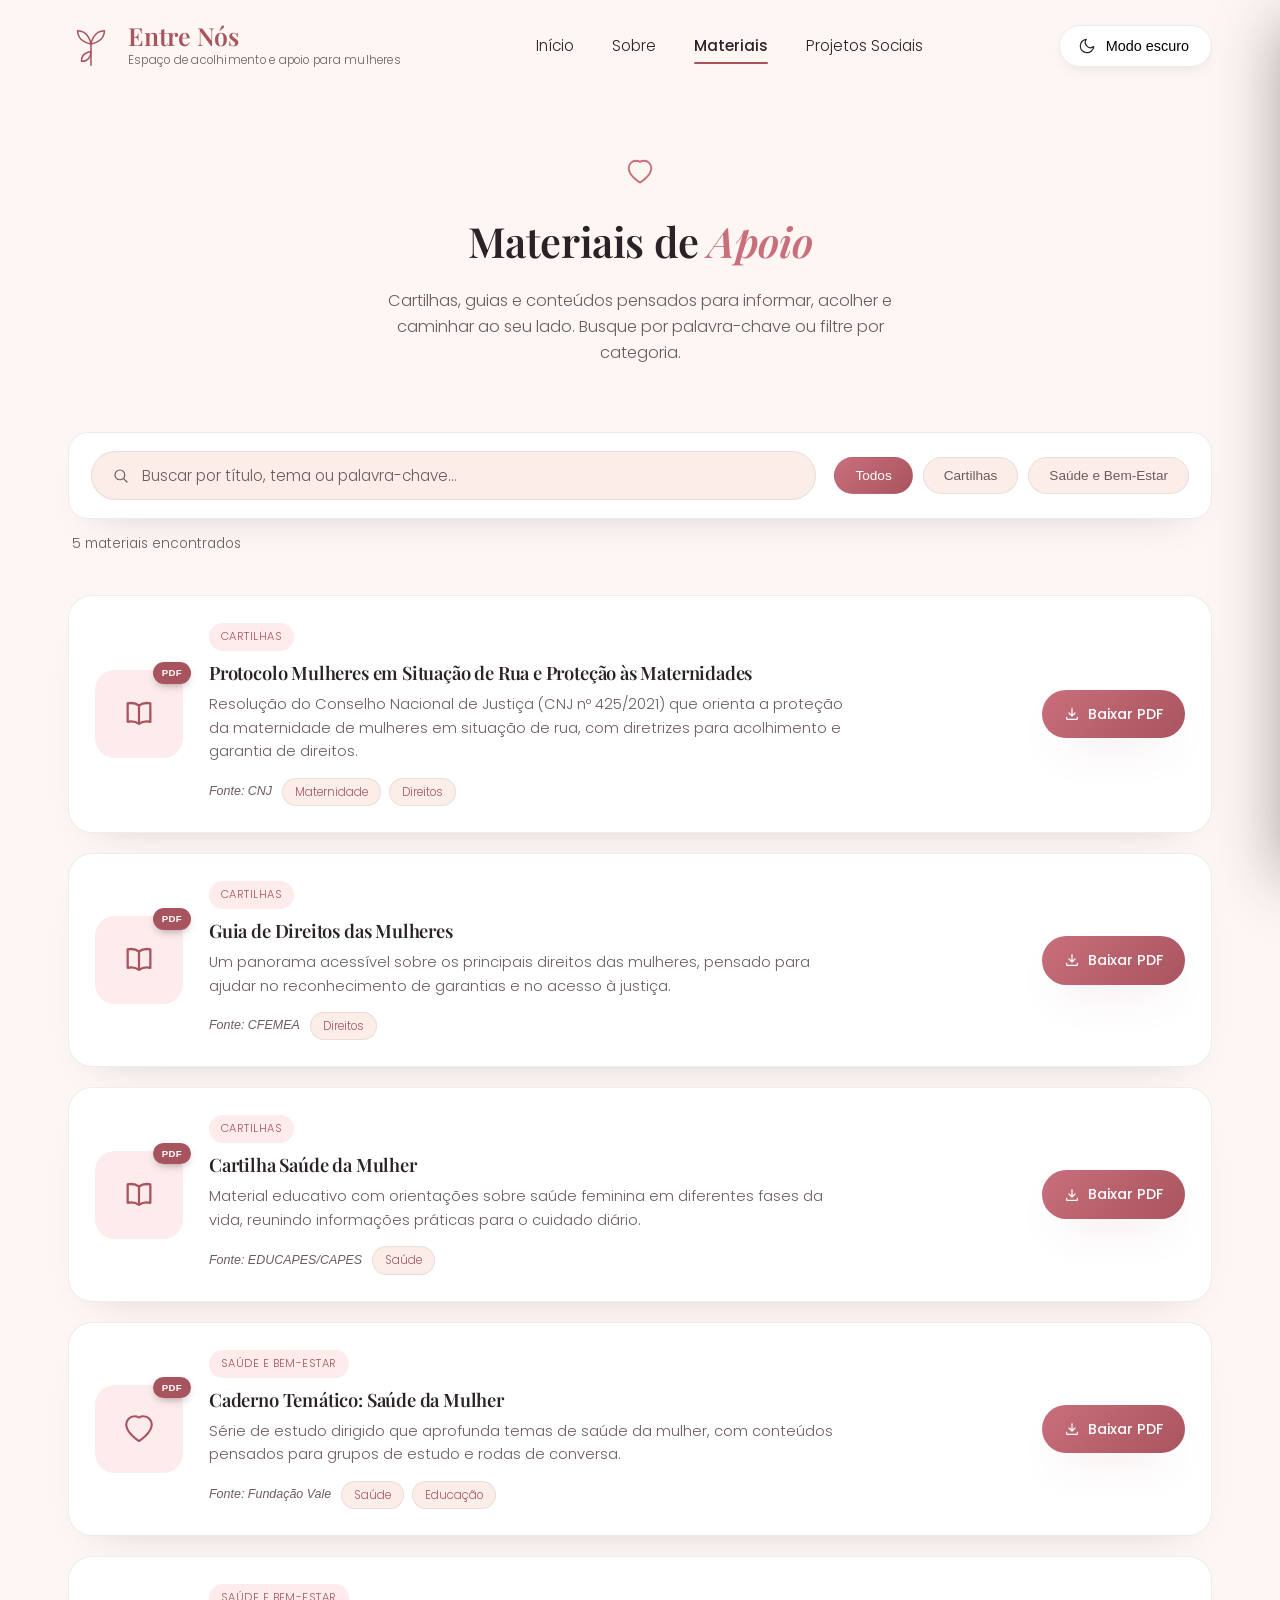
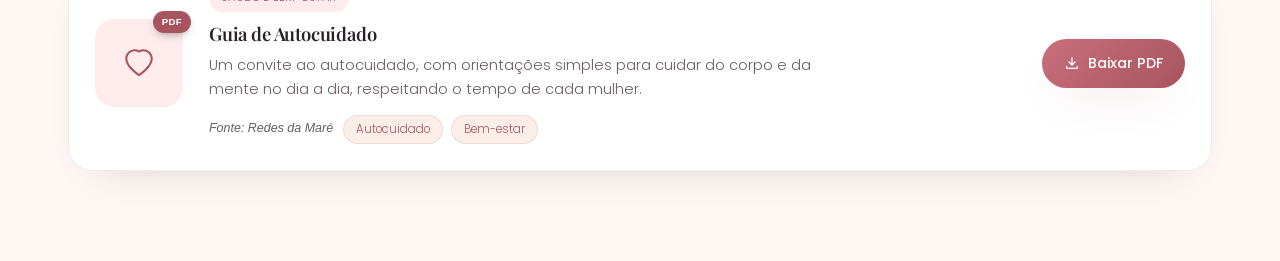
==== commit f513588b: "fix: troca o link quebrado para pagina de inicio" ====
--- a/Paginas/materiais.html
+++ b/Paginas/materiais.html
@@ -37,10 +37,10 @@
 
             <nav>
                 <ul>
-                    <li><a href="index.html#inicio">Início</a></li>
-                    <li><a href="index.html#sobre">Sobre</a></li>
-                    <li><a href="materiais.html" class="active">Materiais</a></li>
-                    <li><a href="projetos.html">Projetos Sociais</a></li>
+                    <li><a href="../index.html#inicio">Início</a></li>
+                    <li><a href="../index.html#sobre">Sobre</a></li>
+                    <li><a href="./materiais.html" class="active">Materiais</a></li>
+                    <li><a href="./projetos.html">Projetos Sociais</a></li>
                 </ul>
             </nav>
 
@@ -72,10 +72,10 @@
             </svg>
         </button>
         <ul>
-            <li><a href="index.html#inicio">Início</a></li>
-            <li><a href="index.html#sobre">Sobre</a></li>
-            <li><a href="materiais.html" class="active">Materiais</a></li>
-            <li><a href="projetos.html">Projetos Sociais</a></li>
+            <li><a href="../index.html#inicio">Início</a></li>
+            <li><a href="../index.html#sobre">Sobre</a></li>
+            <li><a href="./materiais.html" class="active">Materiais</a></li>
+            <li><a href="./projetos.html">Projetos Sociais</a></li>
         </ul>
         <p class="mobile-nav-footer">Você não está sozinha. Estamos juntas.</p>
     </nav>
--- a/CSS/Style.css
+++ b/CSS/Style.css
@@ -883,3 +883,325 @@
         animation: none !important;
     }
 }
+
+/* ---------- Materials page (Materiais) ---------- */
+.materials-toolbar {
+    padding: 6px 0 30px;
+    position: relative;
+    z-index: 1;
+}
+
+.toolbar-inner {
+    display: flex;
+    align-items: center;
+    gap: 18px;
+    flex-wrap: wrap;
+    background: var(--surface);
+    border: 1px solid var(--line);
+    border-radius: 20px;
+    padding: 18px 22px;
+    box-shadow: 0 20px 40px -30px rgba(43, 34, 40, 0.25);
+}
+
+.search-field {
+    display: flex;
+    align-items: center;
+    gap: 12px;
+    flex: 1 1 260px;
+    background: var(--bg-soft);
+    border: 1px solid var(--line);
+    border-radius: 999px;
+    padding: 12px 20px;
+    transition: border-color .25s ease, box-shadow .25s ease;
+}
+
+.search-field:focus-within {
+    border-color: var(--accent);
+    box-shadow: 0 0 0 3px var(--accent-pale);
+}
+
+.search-field svg {
+    width: 18px;
+    height: 18px;
+    color: var(--text-muted);
+    flex-shrink: 0;
+}
+
+.search-field input {
+    border: none;
+    background: transparent;
+    outline: none;
+    color: var(--text);
+    font-family: 'Poppins', sans-serif;
+    font-weight: 300;
+    font-size: 0.95rem;
+    width: 100%;
+}
+
+.search-field input::placeholder {
+    color: var(--text-muted);
+}
+
+.filter-pills {
+    display: flex;
+    gap: 10px;
+    flex-wrap: wrap;
+}
+
+.filter-pill {
+    font-family: 'Poppins', sans-serif;
+    font-size: 0.85rem;
+    color: var(--text-muted);
+    background: var(--bg-soft);
+    border: 1px solid var(--line);
+    padding: 10px 20px;
+    border-radius: 999px;
+    cursor: pointer;
+    transition: background .25s ease, color .25s ease, transform .2s ease, border-color .25s ease;
+}
+
+.filter-pill:hover {
+    transform: translateY(-1px);
+    border-color: var(--accent);
+}
+
+.filter-pill.active {
+    background: linear-gradient(135deg, var(--accent), var(--accent-dark));
+    border-color: transparent;
+    color: #fff;
+}
+
+.filter-pill:focus-visible,
+.download-btn:focus-visible,
+.reset-filters:focus-visible {
+    outline: 2px solid var(--accent-dark);
+    outline-offset: 2px;
+}
+
+.materials-count {
+    margin-top: 14px;
+    font-size: 0.85rem;
+    color: var(--text-muted);
+    padding-left: 4px;
+}
+
+.materials {
+    padding: 10px 0 90px;
+    position: relative;
+}
+
+.materials-list {
+    display: flex;
+    flex-direction: column;
+    gap: 20px;
+}
+
+.material-card {
+    display: flex;
+    align-items: center;
+    gap: 26px;
+    background: var(--surface);
+    border: 1px solid var(--line);
+    border-radius: 24px;
+    padding: 26px;
+    box-shadow: 0 20px 40px -32px rgba(43, 34, 40, 0.25);
+    transition: transform .3s ease, box-shadow .3s ease;
+}
+
+.material-card:hover {
+    transform: translateY(-4px);
+    box-shadow: 0 26px 46px -28px rgba(168, 84, 95, 0.3);
+}
+
+.material-card.is-hidden {
+    display: none;
+}
+
+.material-thumb {
+    position: relative;
+    width: 88px;
+    height: 88px;
+    flex-shrink: 0;
+    border-radius: 20px;
+    background: var(--accent-pale);
+    display: flex;
+    align-items: center;
+    justify-content: center;
+}
+
+.material-thumb svg {
+    width: 34px;
+    height: 34px;
+    color: var(--accent-dark);
+}
+
+.material-thumb-tag {
+    position: absolute;
+    top: -8px;
+    right: -8px;
+    background: var(--accent-dark);
+    color: #fff;
+    font-size: 0.6rem;
+    font-weight: 600;
+    letter-spacing: .04em;
+    padding: 3px 9px;
+    border-radius: 999px;
+    box-shadow: 0 4px 10px -4px rgba(43, 34, 40, .5);
+}
+
+.material-body {
+    flex: 1;
+    min-width: 0;
+}
+
+.material-category {
+    display: inline-block;
+    font-size: 0.7rem;
+    letter-spacing: .04em;
+    text-transform: uppercase;
+    color: var(--accent-dark);
+    background: var(--accent-pale);
+    padding: 5px 12px;
+    border-radius: 999px;
+    margin-bottom: 10px;
+}
+
+.material-body h3 {
+    font-size: 1.15rem;
+    line-height: 1.3;
+    margin-bottom: 8px;
+}
+
+.material-desc {
+    color: var(--text-muted);
+    font-size: 0.92rem;
+    max-width: 640px;
+    margin-bottom: 14px;
+}
+
+.material-meta {
+    display: flex;
+    align-items: center;
+    flex-wrap: wrap;
+    gap: 10px;
+}
+
+.material-source {
+    font-size: 0.78rem;
+    color: var(--text-muted);
+    font-style: italic;
+}
+
+.material-tags {
+    display: flex;
+    gap: 8px;
+    flex-wrap: wrap;
+}
+
+.tag {
+    font-size: 0.72rem;
+    color: var(--accent-dark);
+    background: var(--bg-soft);
+    border: 1px solid var(--line);
+    padding: 4px 12px;
+    border-radius: 999px;
+}
+
+.material-actions {
+    flex-shrink: 0;
+}
+
+.download-btn {
+    display: inline-flex;
+    align-items: center;
+    gap: 8px;
+    background: linear-gradient(135deg, var(--accent), var(--accent-dark));
+    color: #fff;
+    padding: 13px 22px;
+    border-radius: 999px;
+    font-size: 0.88rem;
+    font-weight: 500;
+    box-shadow: var(--shadow);
+    white-space: nowrap;
+    transition: transform .25s ease, box-shadow .25s ease;
+    border: none;
+    cursor: pointer;
+}
+
+.download-btn:hover {
+    transform: translateY(-3px);
+    box-shadow: 0 26px 40px -18px rgba(168, 84, 95, 0.5);
+}
+
+.download-btn svg {
+    width: 16px;
+    height: 16px;
+    flex-shrink: 0;
+}
+
+.materials-empty {
+    text-align: center;
+    padding: 70px 20px;
+    color: var(--text-muted);
+}
+
+.materials-empty svg {
+    width: 32px;
+    height: 32px;
+    color: var(--accent);
+    margin: 0 auto 16px;
+}
+
+.materials-empty p {
+    margin-bottom: 18px;
+}
+
+.reset-filters {
+    display: inline-flex;
+    align-items: center;
+    background: var(--bg-soft);
+    border: 1px solid var(--line);
+    color: var(--accent-dark);
+    font-family: 'Poppins', sans-serif;
+    font-size: 0.88rem;
+    font-weight: 500;
+    padding: 11px 24px;
+    border-radius: 999px;
+    cursor: pointer;
+    transition: transform .2s ease, background .25s ease;
+}
+
+.reset-filters:hover {
+    transform: translateY(-2px);
+    background: var(--accent-pale);
+}
+
+@media (max-width: 720px) {
+    .toolbar-inner {
+        flex-direction: column;
+        align-items: stretch;
+    }
+
+    .filter-pills {
+        justify-content: flex-start;
+    }
+
+    .material-card {
+        flex-direction: column;
+        align-items: flex-start;
+        text-align: left;
+    }
+
+    .material-desc {
+        max-width: 100%;
+    }
+
+    .material-actions {
+        width: 100%;
+    }
+
+    .download-btn {
+        width: 100%;
+        justify-content: center;
+    }
+}
